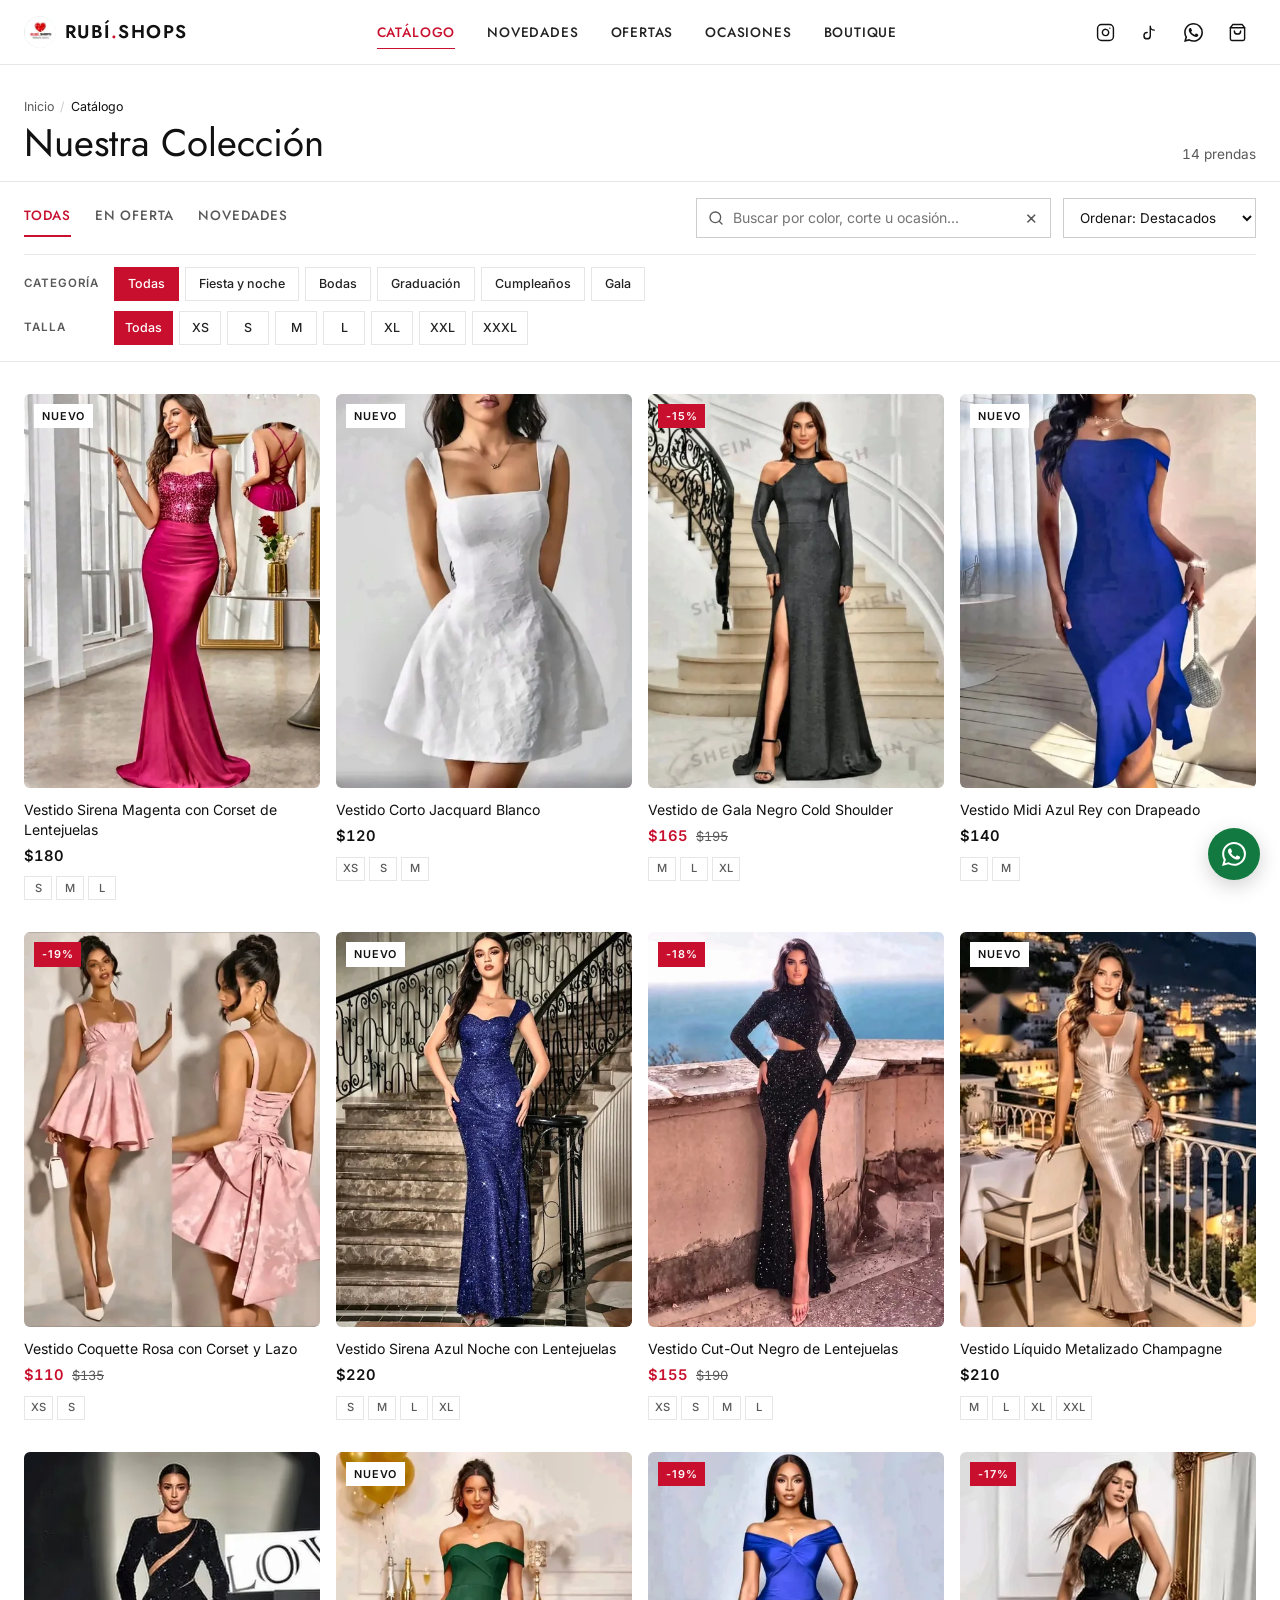
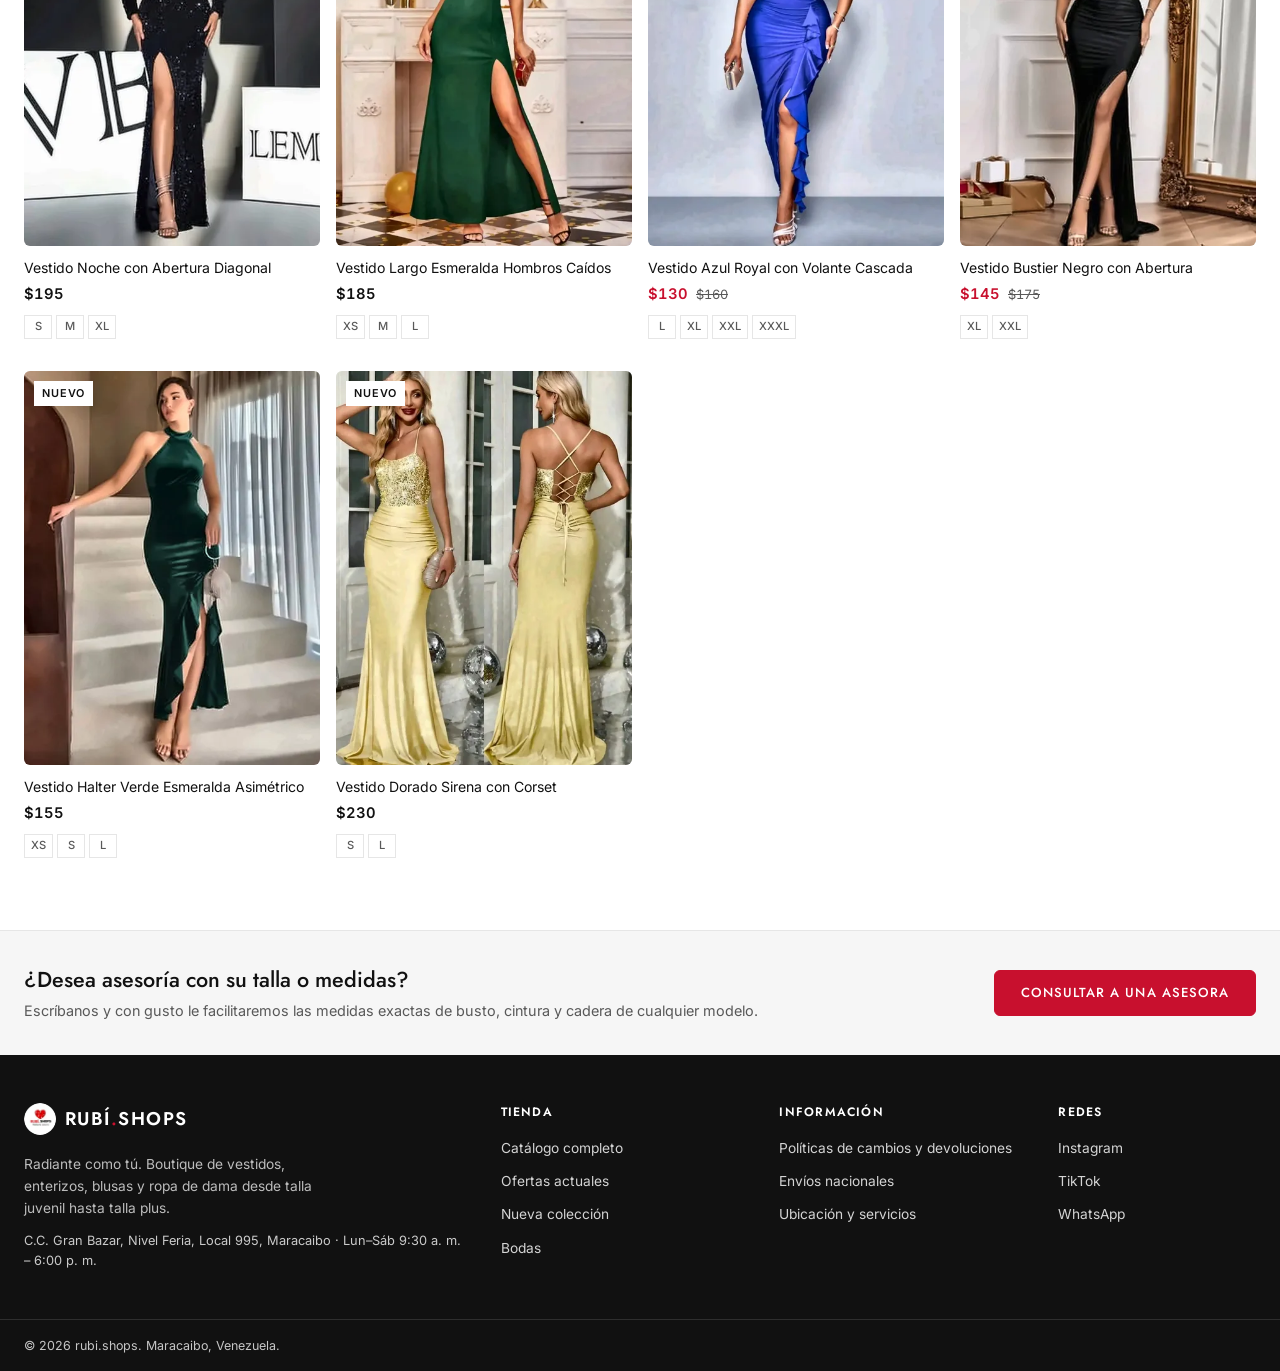
==== catalogo.html @ c55a5768 "Add files via upload" ====
<!DOCTYPE html>
<html lang="es">
<head>
    <meta charset="UTF-8">
    <meta name="viewport" content="width=device-width, initial-scale=1.0">
    <meta name="description" content="Catálogo de rubi.shops — Descubra vestidos y ropa de dama por ocasión y talla desde juvenil XS hasta plus XXXL.">
    <meta name="theme-color" content="#FFFFFF">
    <title>Catálogo — rubi.shops</title>
    <link rel="icon" type="image/png" href="logo.png">

    <!-- Open Graph & Meta Redes -->
    <meta property="og:type" content="website">
    <meta property="og:title" content="Catálogo de Prendas — rubi.shops">
    <meta property="og:description" content="Filtre por ocasión y talla desde juvenil XS hasta talla plus XXXL. Ofertas actuales y envíos a toda Venezuela.">
    <meta property="og:image" content="fotos/01_rosa_larga.jpg">
    <meta name="twitter:card" content="summary_large_image">
    <meta name="twitter:title" content="Catálogo de Prendas — rubi.shops">
    <meta name="twitter:description" content="Buscador y filtros en tiempo real por ocasión y talla. Envíos a toda Venezuela.">
    <meta name="twitter:image" content="fotos/01_rosa_larga.jpg">

    <!-- Preload catálogo JSON -->
    <link rel="preload" href="products.json" as="fetch" crossorigin>

    <!-- Google Fonts no bloqueante -->
    <link rel="preconnect" href="https://fonts.googleapis.com">
    <link rel="preconnect" href="https://fonts.gstatic.com" crossorigin>
    <link rel="preload" as="style" href="https://fonts.googleapis.com/css2?family=Inter:wght@400;500;600&family=Jost:wght@400;500;600&display=swap" onload="this.onload=null;this.rel='stylesheet'">
    <noscript><link rel="stylesheet" href="https://fonts.googleapis.com/css2?family=Inter:wght@400;500;600&family=Jost:wght@400;500;600&display=swap"></noscript>

    <link rel="stylesheet" href="styles.css">

    <script type="application/ld+json">
    {
      "@context": "https://schema.org",
      "@type": "CollectionPage",
      "name": "Catálogo de Prendas — rubi.shops",
      "description": "Catálogo de vestidos y ropa de dama para fiesta, bodas, graduaciones y ocasiones especiales desde talla juvenil XS hasta talla plus XXXL."
    }
    </script>
</head>
<body>
    <a href="#catalog-search-input" class="skip-link visually-hidden">Saltar al buscador y catálogo</a>

    <!-- Header -->
    <header class="site-header">
        <nav class="nav-container" aria-label="Principal">
            <a href="index.html" class="logo">
                <picture>
                    <source srcset="logo.webp" type="image/webp">
                    <img src="logo.png" alt="rubi.shops" class="logo-img" width="32" height="32">
                </picture>
                <span class="logo-text">RUBÍ<span class="logo-dot">.</span>SHOPS</span>
            </a>

            <ul class="nav-links" id="primary-nav-links">
                <li><a href="catalogo.html" data-nav-status="all" class="active" aria-current="page">Catálogo</a></li>
                <li><a href="catalogo.html?estado=new" data-nav-status="new">Novedades</a></li>
                <li><a href="catalogo.html?estado=sale" data-nav-status="sale">Ofertas</a></li>
                <li><a href="index.html#ocasiones">Ocasiones</a></li>
                <li><a href="index.html#tienda">Boutique</a></li>
            </ul>

            <div class="nav-right">
                <a href="https://www.instagram.com/rubi.shops/" class="nav-icon-link" aria-label="Instagram de rubi.shops" title="Instagram" target="_blank" rel="noopener noreferrer">
                    <svg width="19" height="19" viewBox="0 0 24 24" fill="none" stroke="currentColor" stroke-width="1.8" stroke-linecap="round" stroke-linejoin="round" aria-hidden="true"><rect x="2" y="2" width="20" height="20" rx="5" ry="5"/><path d="M16 11.37A4 4 0 1 1 12.63 8 4 4 0 0 1 16 11.37z"/><line x1="17.5" y1="6.5" x2="17.51" y2="6.5"/></svg>
                </a>
                <a href="https://www.tiktok.com/@rubi.shops" class="nav-icon-link" aria-label="TikTok de rubi.shops" title="TikTok" target="_blank" rel="noopener noreferrer">
                    <svg width="19" height="19" viewBox="0 0 24 24" fill="none" stroke="currentColor" stroke-width="1.8" stroke-linecap="round" stroke-linejoin="round" aria-hidden="true"><path d="M9 12a4 4 0 1 0 4 4V4a5 5 0 0 0 5 5"/></svg>
                </a>
                <a href="https://wa.me/584246295209?text=Hola%20rubi.shops,%20deseo%20recibir%20asesoría%20sobre%20su%20colección" class="nav-icon-link nav-icon-wa" aria-label="WhatsApp de rubi.shops" title="Escribir por WhatsApp" target="_blank" rel="noopener noreferrer">
                    <svg width="19" height="19" viewBox="0 0 24 24" fill="currentColor" aria-hidden="true"><path d="M17.472 14.382c-.297-.149-1.758-.867-2.03-.967-.273-.099-.471-.148-.67.15-.197.297-.767.966-.94 1.164-.173.199-.347.223-.644.075-.297-.15-1.255-.463-2.39-1.475-.883-.788-1.48-1.761-1.653-2.059-.173-.297-.018-.458.13-.606.134-.133.298-.347.446-.52.149-.174.198-.298.298-.497.099-.198.05-.371-.025-.52-.075-.149-.669-1.612-.916-2.207-.242-.579-.487-.5-.669-.51-.173-.008-.371-.01-.57-.01-.198 0-.52.074-.792.372-.272.297-1.04 1.016-1.04 2.479 0 1.462 1.065 2.875 1.213 3.074.149.198 2.096 3.2 5.077 4.487.709.306 1.262.489 1.694.625.712.227 1.36.195 1.871.118.571-.085 1.758-.719 2.006-1.413.248-.694.248-1.289.173-1.413-.074-.124-.272-.198-.57-.347m-5.421 7.403h-.004a9.87 9.87 0 01-5.031-1.378l-.361-.214-3.741.982.998-3.648-.235-.374a9.86 9.86 0 01-1.51-5.26c.001-5.45 4.436-9.884 9.888-9.884 2.64 0 5.122 1.03 6.988 2.898a9.825 9.825 0 012.893 6.994c-.003 5.45-4.437 9.884-9.885 9.884m8.413-18.297A11.815 11.815 0 0012.05 0C5.495 0 .16 5.335.157 11.892c0 2.096.547 4.142 1.588 5.945L.057 24l6.305-1.654a11.882 11.882 0 005.683 1.448h.005c6.554 0 11.89-5.335 11.893-11.893a11.821 11.821 0 00-3.48-8.413z"/></svg>
                </a>
                <button type="button" id="btn-open-bag" class="nav-icon-link nav-bag-btn" aria-label="Abrir bolsa de pedido" title="Mi pedido">
                    <svg width="19" height="19" viewBox="0 0 24 24" fill="none" stroke="currentColor" stroke-width="1.8" stroke-linecap="round" stroke-linejoin="round" aria-hidden="true"><path d="M6 2L3 6v14a2 2 0 0 0 2 2h14a2 2 0 0 0 2-2V6l-3-4z"/><line x1="3" y1="6" x2="21" y2="6"/><path d="M16 10a4 4 0 0 1-8 0"/></svg>
                    <span id="bag-count" class="bag-count-badge" hidden>0</span>
                </button>
                <button type="button" class="nav-toggle" aria-label="Abrir menú" aria-expanded="false" aria-controls="primary-nav-links">
                    <span class="hamburger-line"></span>
                    <span class="hamburger-line"></span>
                    <span class="hamburger-line"></span>
                </button>
            </div>
        </nav>
        <div class="nav-backdrop" id="nav-backdrop" aria-hidden="true"></div>
    </header>

    <main class="catalog-page-main">

        <!-- Encabezado compacto de catálogo -->
        <section class="catalog-header-section">
            <div class="container catalog-header-inner">
                <div>
                    <nav class="catalog-breadcrumbs" aria-label="Migas de pan">
                        <a href="index.html">Inicio</a>
                        <span class="breadcrumb-separator" aria-hidden="true">/</span>
                        <span class="breadcrumb-current">Catálogo</span>
                    </nav>
                    <h1 id="catalog-page-title" class="catalog-title">Nuestra Colección</h1>
                </div>
                <span id="results-count" class="results-count" aria-live="polite" role="status">14 prendas</span>
            </div>
        </section>

        <!-- Barra de filtros plana -->
        <section class="catalog-controls-section" aria-label="Filtros y búsqueda">
            <div class="container">
                <div class="catalog-toolbar">

                    <div class="catalog-toolbar-top">
                        <div class="catalog-status-filters" role="group" aria-label="Estado de prendas">
                            <button type="button" class="status-btn active" data-status="all" aria-pressed="true">Todas</button>
                            <button type="button" class="status-btn" data-status="sale" aria-pressed="false">En oferta</button>
                            <button type="button" class="status-btn" data-status="new" aria-pressed="false">Novedades</button>
                        </div>

                        <div class="catalog-search-sort">
                            <div class="catalog-search-wrapper">
                                <label for="catalog-search-input" class="visually-hidden">Buscar prendas por color, corte u ocasión</label>
                                <span class="search-icon" aria-hidden="true">
                                    <svg width="16" height="16" viewBox="0 0 24 24" fill="none" stroke="currentColor" stroke-width="2" stroke-linecap="round" stroke-linejoin="round"><circle cx="11" cy="11" r="8"/><line x1="21" y1="21" x2="16.65" y2="16.65"/></svg>
                                </span>
                                <input
                                    type="search"
                                    id="catalog-search-input"
                                    class="catalog-search-input"
                                    placeholder="Buscar por color, corte u ocasión..."
                                    autocomplete="off"
                                >
                                <button type="button" id="search-clear-btn" class="search-clear-btn" aria-label="Limpiar búsqueda" hidden>&times;</button>
                            </div>

                            <div class="catalog-sort-wrapper">
                                <label for="catalog-sort-select" class="visually-hidden">Ordenar resultados</label>
                                <select id="catalog-sort-select" class="sort-select">
                                    <option value="featured">Ordenar: Destacados</option>
                                    <option value="price-asc">Precio: menor a mayor</option>
                                    <option value="price-desc">Precio: mayor a menor</option>
                                    <option value="name-asc">Nombre: A – Z</option>
                                </select>
                            </div>
                        </div>
                    </div>

                    <div class="catalog-toolbar-filters">
                        <div class="filter-group">
                            <span class="filter-group-label" id="label-occasions">Categoría</span>
                            <div class="filter-chips-wrapper" id="occasion-chips" role="group" aria-labelledby="label-occasions">
                                <button type="button" class="catalog-chip active" data-filter="all" aria-pressed="true">Todas</button>
                                <button type="button" class="catalog-chip" data-filter="fiesta" aria-pressed="false">Fiesta y noche</button>
                                <button type="button" class="catalog-chip" data-filter="wedding" aria-pressed="false">Bodas</button>
                                <button type="button" class="catalog-chip" data-filter="graduation" aria-pressed="false">Graduación</button>
                                <button type="button" class="catalog-chip" data-filter="birthday" aria-pressed="false">Cumpleaños</button>
                                <button type="button" class="catalog-chip" data-filter="ocasion-especial" aria-pressed="false">Gala</button>
                            </div>
                        </div>

                        <div class="filter-group">
                            <span class="filter-group-label" id="label-sizes">Talla</span>
                            <div class="size-chips-wrapper" id="size-chips" role="group" aria-labelledby="label-sizes">
                                <button type="button" class="size-chip active" data-size="all" aria-pressed="true">Todas</button>
                                <button type="button" class="size-chip" data-size="XS" aria-pressed="false">XS</button>
                                <button type="button" class="size-chip" data-size="S" aria-pressed="false">S</button>
                                <button type="button" class="size-chip" data-size="M" aria-pressed="false">M</button>
                                <button type="button" class="size-chip" data-size="L" aria-pressed="false">L</button>
                                <button type="button" class="size-chip" data-size="XL" aria-pressed="false">XL</button>
                                <button type="button" class="size-chip" data-size="XXL" aria-pressed="false">XXL</button>
                                <button type="button" class="size-chip" data-size="XXXL" aria-pressed="false">XXXL</button>
                            </div>
                        </div>
                    </div>

                    <div class="catalog-active-row" id="catalog-active-row" hidden>
                        <div id="active-tags-list" class="active-tags-list"></div>
                        <button type="button" id="clear-all-filters-btn" class="clear-filters-btn" hidden>Limpiar filtros</button>
                    </div>

                </div>
            </div>
        </section>

        <!-- Grilla de productos -->
        <section class="catalog-results-section">
            <div class="container">
                <div id="catalog-products-container" class="products-grid">
                    <!-- Tarjetas generadas por catalogo.js -->
                </div>
            </div>
        </section>

        <!-- Franja de asesoría de tallas -->
        <section class="catalog-help-strip">
            <div class="container catalog-help-inner">
                <div>
                    <h2>¿Desea asesoría con su talla o medidas?</h2>
                    <p>Escríbanos y con gusto le facilitaremos las medidas exactas de busto, cintura y cadera de cualquier modelo.</p>
                </div>
                <a href="https://wa.me/584246295209?text=Hola%20rubi.shops,%20deseo%20asesoría%20con%20las%20medidas%20de%20un%20vestido" target="_blank" rel="noopener noreferrer" class="btn btn-ruby">
                    Consultar a una asesora
                </a>
            </div>
        </section>

    </main>

    <!-- Footer -->
    <footer class="site-footer">
        <div class="container footer-grid">
            <div class="footer-brand">
                <a href="index.html" class="logo logo-footer">
                    <picture>
                        <source srcset="logo.webp" type="image/webp">
                        <img src="logo.png" alt="rubi.shops" class="logo-img" width="32" height="32" loading="lazy" decoding="async">
                    </picture>
                    <span class="logo-text">RUBÍ<span class="logo-dot">.</span>SHOPS</span>
                </a>
                <p class="footer-desc">Radiante como tú. Boutique de vestidos, enterizos, blusas y ropa de dama desde talla juvenil hasta talla plus.</p>
                <p class="footer-meta">C.C. Gran Bazar, Nivel Feria, Local 995, Maracaibo · Lun–Sáb 9:30 a. m. – 6:00 p. m.</p>
            </div>

            <div class="footer-col">
                <h4>Tienda</h4>
                <ul>
                    <li><a href="catalogo.html">Catálogo completo</a></li>
                    <li><a href="catalogo.html?estado=sale">Ofertas actuales</a></li>
                    <li><a href="catalogo.html?estado=new">Nueva colección</a></li>
                    <li><a href="catalogo.html?categoria=wedding">Bodas</a></li>
                </ul>
            </div>

            <div class="footer-col">
                <h4>Información</h4>
                <ul>
                    <li><button type="button" class="footer-dialog-trigger" id="btn-open-policies">Políticas de cambios y devoluciones</button></li>
                    <li><button type="button" class="footer-dialog-trigger" id="btn-open-shipping">Envíos nacionales</button></li>
                    <li><a href="index.html#tienda">Ubicación y servicios</a></li>
                </ul>
            </div>

            <div class="footer-col">
                <h4>Redes</h4>
                <ul>
                    <li><a href="https://www.instagram.com/rubi.shops/" target="_blank" rel="noopener noreferrer">Instagram</a></li>
                    <li><a href="https://www.tiktok.com/@rubi.shops" target="_blank" rel="noopener noreferrer">TikTok</a></li>
                    <li><a href="https://wa.me/584246295209" target="_blank" rel="noopener noreferrer">WhatsApp</a></li>
                </ul>
            </div>
        </div>
        <div class="footer-bottom">
            <div class="container">
                <p>&copy; 2026 rubi.shops. Maracaibo, Venezuela.</p>
            </div>
        </div>
    </footer>

    <!-- Modal Detalle de Prenda (<dialog>) -->
    <dialog id="product-modal" class="product-modal" closedby="any" aria-labelledby="modal-product-title">
        <div class="modal-container">
            <button type="button" class="modal-close-btn" id="modal-close-btn" aria-label="Cerrar detalles del vestido">&times;</button>
            <div class="modal-image-col">
                <picture id="modal-picture">
                    <source id="modal-product-webp" srcset="" sizes="(max-width: 768px) 92vw, 430px" type="image/webp">
                    <img id="modal-product-img" src="" alt="" width="1080" height="1420" fetchpriority="low" decoding="async">
                </picture>
            </div>
            <div class="modal-info-col">
                <div id="modal-badges-row" class="modal-badges-row"></div>
                <h2 id="modal-product-title" class="modal-title"></h2>
                <div id="modal-price-box" class="modal-price-box"></div>
                <p id="modal-product-desc" class="modal-description"></p>

                <div class="modal-size-selector">
                    <span class="modal-size-label" id="modal-size-heading">Seleccione su talla</span>
                    <div id="modal-size-pills" class="modal-size-pills" role="radiogroup" aria-labelledby="modal-size-heading"></div>
                </div>

                <div class="modal-actions">
                    <button type="button" id="modal-add-bag-btn" class="btn btn-ruby">
                        Agregar a mi pedido
                    </button>
                    <a id="modal-whatsapp-cta" href="#" target="_blank" rel="noopener noreferrer" class="btn btn-whatsapp">
                        <svg width="18" height="18" viewBox="0 0 24 24" fill="currentColor" aria-hidden="true"><path d="M17.472 14.382c-.297-.149-1.758-.867-2.03-.967-.273-.099-.471-.148-.67.15-.197.297-.767.966-.94 1.164-.173.199-.347.223-.644.075-.297-.15-1.255-.463-2.39-1.475-.883-.788-1.48-1.761-1.653-2.059-.173-.297-.018-.458.13-.606.134-.133.298-.347.446-.52.149-.174.198-.298.298-.497.099-.198.05-.371-.025-.52-.075-.149-.669-1.612-.916-2.207-.242-.579-.487-.5-.669-.51-.173-.008-.371-.01-.57-.01-.198 0-.52.074-.792.372-.272.297-1.04 1.016-1.04 2.479 0 1.462 1.065 2.875 1.213 3.074.149.198 2.096 3.2 5.077 4.487.709.306 1.262.489 1.694.625.712.227 1.36.195 1.871.118.571-.085 1.758-.719 2.006-1.413.248-.694.248-1.289.173-1.413-.074-.124-.272-.198-.57-.347m-5.421 7.403h-.004a9.87 9.87 0 01-5.031-1.378l-.361-.214-3.741.982.998-3.648-.235-.374a9.86 9.86 0 01-1.51-5.26c.001-5.45 4.436-9.884 9.888-9.884 2.64 0 5.122 1.03 6.988 2.898a9.825 9.825 0 012.893 6.994c-.003 5.45-4.437 9.884-9.885 9.884m8.413-18.297A11.815 11.815 0 0012.05 0C5.495 0 .16 5.335.157 11.892c0 2.096.547 4.142 1.588 5.945L.057 24l6.305-1.654a11.882 11.882 0 005.683 1.448h.005c6.554 0 11.89-5.335 11.893-11.893a11.821 11.821 0 00-3.48-8.413z"/></svg>
                        <span id="modal-whatsapp-btn-text">Consultar por WhatsApp</span>
                    </a>
                    <button type="button" id="modal-share-btn" class="modal-share-btn">
                        Compartir enlace
                    </button>
                    <span id="modal-toast" class="modal-toast" hidden aria-live="polite">Enlace copiado</span>
                </div>
            </div>
        </div>
    </dialog>

    <!-- Dialog: Bolsa de Pedido -->
    <dialog id="bag-dialog" class="info-dialog bag-dialog" closedby="any" aria-labelledby="bag-title-cat">
        <div class="info-dialog-container">
            <div class="info-dialog-header">
                <h2 id="bag-title-cat" class="info-dialog-title">Mi pedido</h2>
                <button type="button" class="info-dialog-close" id="btn-close-bag" aria-label="Cerrar bolsa de pedido">&times;</button>
            </div>
            <div class="info-dialog-body" id="bag-body">
                <!-- Renderizado dinámicamente -->
            </div>
            <div class="info-dialog-footer bag-footer" id="bag-footer" hidden>
                <div class="bag-total-row">
                    <span>Total estimado</span>
                    <strong id="bag-total">$0</strong>
                </div>
                <div class="bag-footer-actions">
                    <button type="button" id="btn-clear-bag" class="btn btn-outline">Vaciar</button>
                    <a id="bag-whatsapp-btn" href="#" target="_blank" rel="noopener noreferrer" class="btn btn-whatsapp">Enviar pedido por WhatsApp</a>
                </div>
            </div>
        </div>
    </dialog>

    <!-- Dialog: Políticas de Cambios -->
    <dialog id="policies-modal" class="info-dialog" closedby="any" aria-labelledby="policies-title-cat">
        <div class="info-dialog-container">
            <div class="info-dialog-header">
                <h2 id="policies-title-cat" class="info-dialog-title">Políticas de cambios y devoluciones</h2>
                <button type="button" class="info-dialog-close" aria-label="Cerrar ventana">&times;</button>
            </div>
            <div class="info-dialog-body">
                <p>En <strong>rubi.shops</strong> deseamos que luzca radiante y se sienta completamente segura con su elección. Ponemos a su disposición nuestras condiciones claras de cambio:</p>
                <ul>
                    <li><strong>Plazo:</strong> Dispone de hasta <strong>48 horas</strong> continuas tras recibir su prenda (en tienda o por envío nacional) para notificar su solicitud de cambio.</li>
                    <li><strong>Estado de la prenda:</strong> Debe encontrarse intacta: sin uso, sin manchas de maquillaje o desodorante, sin aromas de perfume, sin modificaciones de costura y con sus etiquetas originales.</li>
                    <li><strong>Modalidad:</strong> Los cambios se realizan por otra talla o modelo disponible. Si existe saldo a favor, se emitirá una nota de crédito con validez de 30 días. No se realizan reembolsos en efectivo ni transferencias.</li>
                    <li><strong>Prendas en oferta:</strong> Las piezas adquiridas con descuento o precio de liquidación son venta final y no aplican para cambio.</li>
                </ul>
            </div>
            <div class="info-dialog-footer">
                <a href="https://wa.me/584246295209?text=Hola%20rubi.shops,%20deseo%20consultar%20sobre%20el%20cambio%20de%20una%20prenda" target="_blank" rel="noopener noreferrer" class="btn btn-whatsapp">
                    Consultar a una asesora por WhatsApp
                </a>
            </div>
        </div>
    </dialog>

    <!-- Dialog: Envíos Nacionales -->
    <dialog id="shipping-modal" class="info-dialog" closedby="any" aria-labelledby="shipping-title-cat">
        <div class="info-dialog-container">
            <div class="info-dialog-header">
                <h2 id="shipping-title-cat" class="info-dialog-title">Envíos nacionales y retiro en tienda</h2>
                <button type="button" class="info-dialog-close" aria-label="Cerrar ventana">&times;</button>
            </div>
            <div class="info-dialog-body">
                <p>Hacemos llegar su prenda a cualquier ciudad de Venezuela con empaque protector para cuidar tejidos y pedrería:</p>
                <ul>
                    <li><strong>Retiro en boutique (Maracaibo):</strong> Sin costo adicional en C.C. Gran Bazar, Nivel Feria, Local 995, de lunes a sábado de 9:30 a. m. a 6:00 p. m.</li>
                    <li><strong>Delivery local:</strong> Coordinamos envíos express a domicilio en Maracaibo y San Francisco.</li>
                    <li><strong>Encomiendas nacionales:</strong> Despachos diarios por <strong>MRW, Zoom, Tealca y Domesa</strong> (Cobro en Destino o flete prepagado).</li>
                    <li><strong>Tiempos:</strong> Se procesan el mismo día o al día hábil siguiente tras confirmar el pago. Tránsito estimado de 24 a 72 horas hábiles con número de guía.</li>
                </ul>
            </div>
            <div class="info-dialog-footer">
                <a href="https://wa.me/584246295209?text=Hola%20rubi.shops,%20deseo%20cotizar%20un%20envío%20a%20mi%20ciudad" target="_blank" rel="noopener noreferrer" class="btn btn-whatsapp">
                    Cotizar envío por WhatsApp
                </a>
            </div>
        </div>
    </dialog>

    <button type="button" id="back-to-top" class="back-to-top" aria-label="Volver arriba">
        <svg width="16" height="16" viewBox="0 0 24 24" fill="none" stroke="currentColor" stroke-width="2" aria-hidden="true"><polyline points="18 15 12 9 6 15"/></svg>
    </button>

    <a href="https://wa.me/584246295209?text=Hola%20rubi.shops,%20deseo%20conocer%20su%20colección" class="whatsapp-float" target="_blank" rel="noopener noreferrer" aria-label="Escribir por WhatsApp">
        <svg width="24" height="24" viewBox="0 0 24 24" fill="currentColor" aria-hidden="true"><path d="M17.472 14.382c-.297-.149-1.758-.867-2.03-.967-.273-.099-.471-.148-.67.15-.197.297-.767.966-.94 1.164-.173.199-.347.223-.644.075-.297-.15-1.255-.463-2.39-1.475-.883-.788-1.48-1.761-1.653-2.059-.173-.297-.018-.458.13-.606.134-.133.298-.347.446-.52.149-.174.198-.298.298-.497.099-.198.05-.371-.025-.52-.075-.149-.669-1.612-.916-2.207-.242-.579-.487-.5-.669-.51-.173-.008-.371-.01-.57-.01-.198 0-.52.074-.792.372-.272.297-1.04 1.016-1.04 2.479 0 1.462 1.065 2.875 1.213 3.074.149.198 2.096 3.2 5.077 4.487.709.306 1.262.489 1.694.625.712.227 1.36.195 1.871.118.571-.085 1.758-.719 2.006-1.413.248-.694.248-1.289.173-1.413-.074-.124-.272-.198-.57-.347m-5.421 7.403h-.004a9.87 9.87 0 01-5.031-1.378l-.361-.214-3.741.982.998-3.648-.235-.374a9.86 9.86 0 01-1.51-5.26c.001-5.45 4.436-9.884 9.888-9.884 2.64 0 5.122 1.03 6.988 2.898a9.825 9.825 0 012.893 6.994c-.003 5.45-4.437 9.884-9.885 9.884m8.413-18.297A11.815 11.815 0 0012.05 0C5.495 0 .16 5.335.157 11.892c0 2.096.547 4.142 1.588 5.945L.057 24l6.305-1.654a11.882 11.882 0 005.683 1.448h.005c6.554 0 11.89-5.335 11.893-11.893a11.821 11.821 0 00-3.48-8.413z"/></svg>
    </a>

    <script src="catalogo.js" defer></script>
</body>
</html>
---- styles.css ----
/* ═══════════════════════════════════════════════════
   RUBI.SHOPS — Tienda de Moda Femenina
   Estética: Retail contemporáneo (blanco puro, negro tinta y rojo rubí del logo)
   Tipografía: Jost (marca/titulares) + Inter (cuerpo/precios)
   ═══════════════════════════════════════════════════ */

:root {
    --color-bg: #FFFFFF;
    --color-surface: #F6F6F6;
    --color-ink: #111111;
    --color-text: #222222;
    --color-muted: #595959;         /* 7.0:1 sobre blanco */
    --color-border: #E6E6E6;
    --color-border-dark: #CCCCCC;
    --color-ruby: #C8102E;          /* Rojo rubí vibrante — 5.7:1 sobre blanco */
    --color-ruby-dark: #9E0B23;
    --color-whatsapp: #127A40;      /* 5.2:1 con blanco */
    --color-whatsapp-dark: #0D6132;

    --font-display: 'Jost', system-ui, -apple-system, sans-serif;
    --font-body: 'Inter', system-ui, -apple-system, sans-serif;

    --space-1: 0.25rem;
    --space-2: 0.5rem;
    --space-3: 0.75rem;
    --space-4: 1rem;
    --space-5: 1.5rem;
    --space-6: 2rem;
    --space-7: 3rem;
    --space-8: 4.5rem;

    --ease: cubic-bezier(0.25, 1, 0.5, 1);
    --duration: 200ms;
}

*, *::before, *::after {
    box-sizing: border-box;
    margin: 0;
    padding: 0;
}

.visually-hidden:where(:not(:focus-within, :active)) {
    position: absolute !important;
    clip-path: inset(50%) !important;
    overflow: hidden !important;
    width: 1px !important;
    height: 1px !important;
    margin: -1px !important;
    padding: 0 !important;
    border: 0 !important;
    white-space: nowrap !important;
}

.skip-link {
    position: fixed;
    top: var(--space-3);
    left: var(--space-3);
    z-index: 10000;
    background-color: var(--color-ink);
    color: #FFFFFF;
    padding: 10px 18px;
    font-size: 0.875rem;
    font-weight: 500;
    text-decoration: none;
}

:where(a:any-link, button, input, select, [tabindex]):focus-visible {
    outline: 2px solid var(--color-ruby);
    outline-offset: 2px;
}

html {
    scroll-behavior: smooth;
    scroll-padding-top: 72px;
}

body {
    font-family: var(--font-body);
    font-size: 0.9375rem;
    line-height: 1.55;
    color: var(--color-text);
    background-color: var(--color-bg);
    -webkit-font-smoothing: antialiased;
}

body.no-scroll {
    overflow: hidden;
}

img {
    max-width: 100%;
    height: auto;
    display: block;
}

a {
    color: inherit;
    text-decoration: none;
}

ul {
    list-style: none;
}

button, input, select {
    font: inherit;
    color: inherit;
}

.container {
    width: 100%;
    max-width: 1360px;
    margin: 0 auto;
    padding: 0 var(--space-5);
}

/* ═══════════════════════════════════════════════════
   HEADER
   ═══════════════════════════════════════════════════ */
.site-header {
    position: sticky;
    top: 0;
    z-index: 1000;
    background-color: #FFFFFF;
    border-bottom: 1px solid var(--color-border);
    transition: box-shadow var(--duration) var(--ease);
}

.site-header.scrolled {
    box-shadow: 0 2px 12px rgba(0, 0, 0, 0.05);
}

.nav-container {
    max-width: 1360px;
    margin: 0 auto;
    padding: 0 var(--space-5);
    height: 64px;
    display: flex;
    align-items: center;
    justify-content: space-between;
    gap: var(--space-5);
}

.logo {
    display: inline-flex;
    align-items: center;
    gap: 9px;
}

.logo-img {
    width: 32px;
    height: 32px;
    border-radius: 999px;
    object-fit: cover;
}

.logo-text {
    font-family: var(--font-display);
    font-size: 1.15rem;
    font-weight: 600;
    letter-spacing: 0.08em;
    color: var(--color-ink);
}

.logo-dot {
    color: var(--color-ruby);
}

.nav-links {
    display: flex;
    align-items: center;
    gap: var(--space-6);
}

.nav-links a {
    font-family: var(--font-display);
    font-size: 0.85rem;
    font-weight: 500;
    letter-spacing: 0.06em;
    text-transform: uppercase;
    color: var(--color-text);
    padding: 6px 0;
    border-bottom: 1.5px solid transparent;
    transition: color var(--duration) var(--ease), border-color var(--duration) var(--ease);
}

.nav-links a:hover,
.nav-links a.active {
    color: var(--color-ruby);
    border-bottom-color: var(--color-ruby);
}

.nav-right {
    display: flex;
    align-items: center;
    gap: 6px;
}

.nav-icon-link {
    width: 38px;
    height: 38px;
    display: inline-flex;
    align-items: center;
    justify-content: center;
    color: var(--color-ink);
    background: none;
    border: none;
    cursor: pointer;
    position: relative;
    transition: color var(--duration) var(--ease), opacity var(--duration) var(--ease);
}

.nav-icon-link:hover {
    color: var(--color-ruby);
}

.nav-icon-wa:hover {
    color: var(--color-whatsapp);
}

.bag-count-badge {
    position: absolute;
    top: 3px;
    right: 2px;
    min-width: 17px;
    height: 17px;
    padding: 0 4px;
    border-radius: 999px;
    background-color: var(--color-ruby);
    color: #FFFFFF;
    font-size: 0.65rem;
    font-weight: 700;
    display: inline-flex;
    align-items: center;
    justify-content: center;
    line-height: 1;
}

.bag-count-badge[hidden] {
    display: none;
}

.nav-toggle {
    display: none;
    background: none;
    border: none;
    cursor: pointer;
    width: 44px;
    height: 44px;
    align-items: center;
    justify-content: center;
    flex-direction: column;
    gap: 5px;
    z-index: 1001;
}

.hamburger-line {
    display: block;
    width: 22px;
    height: 1.5px;
    background-color: var(--color-ink);
    transition: transform var(--duration) var(--ease), opacity var(--duration) var(--ease);
}

.nav-toggle.active .hamburger-line:nth-child(1) {
    transform: translateY(6.5px) rotate(45deg);
}

.nav-toggle.active .hamburger-line:nth-child(2) {
    opacity: 0;
}

.nav-toggle.active .hamburger-line:nth-child(3) {
    transform: translateY(-6.5px) rotate(-45deg);
}

.nav-backdrop {
    position: fixed;
    inset: 0;
    background-color: rgba(0, 0, 0, 0.45);
    z-index: 998;
    opacity: 0;
    visibility: hidden;
    pointer-events: none;
    transition: opacity var(--duration) var(--ease), visibility var(--duration) var(--ease);
}

.nav-backdrop.active {
    opacity: 1;
    visibility: visible;
    pointer-events: auto;
}

/* ═══════════════════════════════════════════════════
   BOTONES
   ═══════════════════════════════════════════════════ */
.btn {
    display: inline-flex;
    align-items: center;
    justify-content: center;
    gap: 8px;
    font-family: var(--font-display);
    font-size: 0.82rem;
    font-weight: 500;
    letter-spacing: 0.08em;
    text-transform: uppercase;
    min-height: 46px;
    padding: 0 26px;
    border: 1px solid transparent;
    border-radius: 6px;
    cursor: pointer;
    transition: background-color var(--duration) var(--ease), color var(--duration) var(--ease), border-color var(--duration) var(--ease);
}

.btn-ruby {
    background-color: var(--color-ruby);
    border-color: var(--color-ruby);
    color: #FFFFFF;
}

.btn-ruby:hover {
    background-color: var(--color-ruby-dark);
    border-color: var(--color-ruby-dark);
}

.btn-dark {
    background-color: var(--color-ink);
    border-color: var(--color-ink);
    color: #FFFFFF;
}

.btn-dark:hover {
    background-color: #2E2E2E;
    border-color: #2E2E2E;
}

.btn-light {
    background-color: #FFFFFF;
    border-color: #FFFFFF;
    color: var(--color-ink);
}

.btn-light:hover {
    background-color: #ECECEC;
    border-color: #ECECEC;
}

.btn-outline {
    background-color: transparent;
    border-color: var(--color-ink);
    color: var(--color-ink);
}

.btn-outline:hover {
    background-color: var(--color-ink);
    color: #FFFFFF;
}

.btn-outline-ruby {
    background-color: #FFFFFF;
    border-color: var(--color-ruby);
    color: var(--color-ruby);
}

.btn-outline-ruby:hover {
    background-color: var(--color-ruby);
    color: #FFFFFF;
}

.btn-whatsapp {
    background-color: var(--color-whatsapp);
    border-color: var(--color-whatsapp);
    color: #FFFFFF;
}

.btn-whatsapp:hover {
    background-color: var(--color-whatsapp-dark);
    border-color: var(--color-whatsapp-dark);
}

/* ═══════════════════════════════════════════════════
   HERO LIMPIO CON UNA FOTO PROTAGONISTA
   ═══════════════════════════════════════════════════ */
.hero {
    background-color: #F7F7F7;
    border-bottom: 1px solid var(--color-border);
    padding: var(--space-7) 0;
}

.hero-grid {
    display: grid;
    grid-template-columns: minmax(0, 1.05fr) minmax(0, 0.95fr);
    gap: var(--space-7);
    align-items: center;
}

.hero-copy {
    max-width: 520px;
}

.hero-meta {
    font-size: 0.8rem;
    font-weight: 600;
    letter-spacing: 0.09em;
    text-transform: uppercase;
    color: var(--color-ruby);
    margin-bottom: var(--space-3);
}

.hero-title {
    font-family: var(--font-display);
    font-size: clamp(2.2rem, 4.2vw, 3.4rem);
    font-weight: 500;
    line-height: 1.1;
    letter-spacing: -0.01em;
    color: var(--color-ink);
    margin-bottom: var(--space-4);
}

.hero-desc {
    font-size: 0.98rem;
    line-height: 1.68;
    color: var(--color-muted);
    margin-bottom: var(--space-6);
}

.hero-actions {
    display: flex;
    align-items: center;
    flex-wrap: wrap;
    gap: 12px;
}

.hero-media {
    display: flex;
    justify-content: flex-end;
}

.hero-photo-link {
    display: block;
    width: 100%;
    max-width: 480px;
    aspect-ratio: 4 / 5;
    border-radius: 8px;
    overflow: hidden;
    background-color: #EAE6E1;
}

.hero-photo-link picture,
.hero-photo-link img {
    width: 100%;
    height: 100%;
    display: block;
}

.hero-photo-link img {
    object-fit: cover;
    object-position: center 12%;
    transition: transform 0.5s var(--ease);
}

.hero-photo-link:hover img {
    transform: scale(1.025);
}

/* ═══════════════════════════════════════════════════
   BARRA DIRECTA DE TALLAS
   ═══════════════════════════════════════════════════ */
.size-strip {
    border-bottom: 1px solid var(--color-border);
    background-color: #FFFFFF;
}

.size-strip-inner {
    min-height: 64px;
    padding-top: var(--space-3);
    padding-bottom: var(--space-3);
    display: flex;
    align-items: center;
    justify-content: space-between;
    gap: var(--space-4);
    flex-wrap: wrap;
}

.size-strip-label {
    font-family: var(--font-display);
    font-size: 0.8rem;
    font-weight: 500;
    letter-spacing: 0.08em;
    text-transform: uppercase;
    color: var(--color-muted);
}

.size-strip-list {
    display: flex;
    align-items: center;
    gap: 6px;
    flex-wrap: wrap;
}

.size-strip-btn {
    min-width: 44px;
    height: 36px;
    padding: 0 10px;
    border: 1px solid var(--color-border);
    border-radius: 4px;
    display: inline-flex;
    align-items: center;
    justify-content: center;
    font-size: 0.78rem;
    font-weight: 500;
    color: var(--color-ink);
    transition: background-color var(--duration) var(--ease), color var(--duration) var(--ease), border-color var(--duration) var(--ease);
}

.size-strip-btn:hover {
    background-color: var(--color-ruby);
    border-color: var(--color-ruby);
    color: #FFFFFF;
}

.size-strip-all {
    font-size: 0.82rem;
    font-weight: 500;
    color: var(--color-ink);
    border-bottom: 1px solid var(--color-border-dark);
    padding-bottom: 2px;
    transition: border-color var(--duration) var(--ease);
}

.size-strip-all:hover {
    border-color: var(--color-ink);
}

/* ═══════════════════════════════════════════════════
   OFERTAS ACTUALES (SECCIÓN DESTACADA EN INICIO)
   ═══════════════════════════════════════════════════ */
.offers-section {
    padding: var(--space-8) 0;
    background-color: var(--color-bg);
    border-bottom: 1px solid var(--color-border);
}

.section-tag-ruby {
    font-family: var(--font-display);
    font-size: 0.74rem;
    font-weight: 600;
    letter-spacing: 0.12em;
    text-transform: uppercase;
    color: var(--color-ruby);
    margin-bottom: 4px;
}

.section-link-ruby {
    color: var(--color-ruby);
    border-bottom-color: var(--color-ruby);
}

/* ═══════════════════════════════════════════════════
   SECCIONES DE TIENDA & PRODUCTOS SIN CAJAS
   ═══════════════════════════════════════════════════ */
.store-section {
    padding: var(--space-8) 0;
}

.store-section-tight {
    padding-top: 0;
}

.store-section-head {
    display: flex;
    align-items: baseline;
    justify-content: space-between;
    gap: var(--space-4);
    margin-bottom: var(--space-5);
}

.store-section-head h2 {
    font-family: var(--font-display);
    font-size: clamp(1.4rem, 2.2vw, 1.85rem);
    font-weight: 500;
    color: var(--color-ink);
    letter-spacing: 0.01em;
}

.section-link {
    font-size: 0.84rem;
    font-weight: 500;
    color: var(--color-ink);
    border-bottom: 1px solid var(--color-ink);
    padding-bottom: 2px;
    white-space: nowrap;
}

.section-link:hover {
    color: var(--color-ruby);
    border-color: var(--color-ruby);
}

/* Grilla 4 columnas desktop, 2 columnas móvil */
.products-grid {
    display: grid;
    grid-template-columns: repeat(4, minmax(0, 1fr));
    gap: var(--space-6) var(--space-4);
}

.product-card {
    display: flex;
    flex-direction: column;
}

.product-card-image {
    position: relative;
    display: block;
    width: 100%;
    padding: 0;
    border: none;
    text-align: left;
    aspect-ratio: 3 / 4;
    border-radius: 6px;
    overflow: hidden;
    background-color: var(--color-surface);
    cursor: pointer;
}

.product-card-image picture,
.product-card-image img {
    width: 100%;
    height: 100%;
    display: block;
}

.product-card-image img {
    object-fit: cover;
    object-position: center 12%;
    transition: transform 0.45s var(--ease);
}

.product-card:hover .product-card-image img {
    transform: scale(1.03);
}

.product-badge {
    position: absolute;
    top: 10px;
    left: 10px;
    font-size: 0.68rem;
    font-weight: 600;
    letter-spacing: 0.08em;
    text-transform: uppercase;
    padding: 4px 8px;
}

.badge-new {
    background-color: #FFFFFF;
    color: var(--color-ink);
}

.badge-sale {
    background-color: var(--color-ruby);
    color: #FFFFFF;
}

.product-quick-hint {
    position: absolute;
    left: 0;
    right: 0;
    bottom: 0;
    padding: 10px;
    text-align: center;
    background-color: rgba(255, 255, 255, 0.94);
    font-family: var(--font-display);
    font-size: 0.74rem;
    font-weight: 500;
    letter-spacing: 0.08em;
    text-transform: uppercase;
    color: var(--color-ink);
    opacity: 0;
    transform: translateY(6px);
    transition: opacity var(--duration) var(--ease), transform var(--duration) var(--ease);
}

.product-card:hover .product-quick-hint {
    opacity: 1;
    transform: translateY(0);
}

.product-card-body {
    padding-top: 12px;
    display: flex;
    flex-direction: column;
    gap: 5px;
}

.product-card-name {
    font-family: var(--font-body);
    font-size: 0.88rem;
    font-weight: 400;
    line-height: 1.4;
    color: var(--color-ink);
}

.product-card-name-btn {
    background: none;
    border: none;
    padding: 0;
    text-align: left;
    cursor: pointer;
    width: 100%;
}

.product-card-name a:hover,
.product-card-name-btn:hover {
    text-decoration: underline;
    text-underline-offset: 3px;
}

.product-card-price-row {
    display: flex;
    align-items: baseline;
    justify-content: space-between;
    gap: 8px;
}

.product-price-group {
    display: inline-flex;
    align-items: baseline;
    gap: 8px;
}

.product-price {
    font-size: 0.92rem;
    font-weight: 600;
    color: var(--color-ink);
    font-variant-numeric: tabular-nums;
}

.product-price-sale {
    color: var(--color-ruby);
}

.product-price-original {
    font-size: 0.8rem;
    font-weight: 400;
    color: var(--color-muted);
    text-decoration: line-through;
    font-variant-numeric: tabular-nums;
}

.product-sizes-inline {
    font-size: 0.74rem;
    color: var(--color-muted);
    letter-spacing: 0.04em;
}

.product-card-sizes {
    display: flex;
    flex-wrap: wrap;
    gap: 4px;
    margin-top: 4px;
}

.size-tag {
    font-size: 0.7rem;
    font-weight: 500;
    min-width: 28px;
    height: 24px;
    padding: 0 6px;
    border: 1px solid var(--color-border);
    background-color: #FFFFFF;
    color: var(--color-muted);
    cursor: pointer;
    transition: border-color var(--duration) var(--ease), color var(--duration) var(--ease), background-color var(--duration) var(--ease);
}

.size-tag:hover {
    border-color: var(--color-ink);
    color: var(--color-ink);
}

.size-tag.size-tag-selected {
    background-color: var(--color-ink);
    border-color: var(--color-ink);
    color: #FFFFFF;
}

/* ═══════════════════════════════════════════════════
   OCASIONES (3 PANELES LIMPIOS A SANGRE)
   ═══════════════════════════════════════════════════ */
.occasions-grid {
    display: grid;
    grid-template-columns: repeat(3, 1fr);
    gap: var(--space-4);
}

.occasion-tile {
    position: relative;
    display: block;
    aspect-ratio: 3 / 4;
    border-radius: 8px;
    overflow: hidden;
    background-color: var(--color-surface);
}

.occasion-tile picture,
.occasion-tile img {
    width: 100%;
    height: 100%;
    display: block;
}

.occasion-tile img {
    object-fit: cover;
    object-position: center 14%;
    transition: transform 0.5s var(--ease);
}

.occasion-tile:hover img {
    transform: scale(1.04);
}

.occasion-tile-label {
    position: absolute;
    inset: auto 0 0 0;
    padding: var(--space-6) var(--space-5) var(--space-5);
    background: linear-gradient(transparent, rgba(0, 0, 0, 0.72));
    color: #FFFFFF;
}

.occasion-tile-label h3 {
    font-family: var(--font-display);
    font-size: 1.35rem;
    font-weight: 500;
    margin-bottom: 4px;
}

.occasion-tile-label span {
    font-size: 0.78rem;
    letter-spacing: 0.08em;
    text-transform: uppercase;
    border-bottom: 1px solid rgba(255, 255, 255, 0.75);
    padding-bottom: 2px;
}

/* ═══════════════════════════════════════════════════
   TIENDA EN MARACAIBO & INFORMACIÓN PRÁCTICA
   ═══════════════════════════════════════════════════ */
.store-info-section {
    background-color: var(--color-surface);
    border-top: 1px solid var(--color-border);
    padding: var(--space-8) 0;
}

.store-info-grid {
    display: grid;
    grid-template-columns: minmax(0, 0.85fr) minmax(0, 1.15fr);
    gap: var(--space-7);
    align-items: center;
}

.store-info-photo {
    aspect-ratio: 4 / 5;
    border-radius: 8px;
    overflow: hidden;
    background-color: #EAEAEA;
}

.store-info-photo img {
    width: 100%;
    height: 100%;
    object-fit: cover;
    object-position: center 12%;
}

.store-slogan {
    font-family: var(--font-display);
    font-size: 0.78rem;
    font-weight: 600;
    letter-spacing: 0.14em;
    text-transform: uppercase;
    color: var(--color-ruby);
    margin-bottom: var(--space-3);
}

.store-info-details h2 {
    font-family: var(--font-display);
    font-size: clamp(1.7rem, 3vw, 2.4rem);
    font-weight: 400;
    line-height: 1.15;
    color: var(--color-ink);
    margin-bottom: var(--space-4);
    max-width: 22ch;
}

.store-intro {
    font-size: 0.95rem;
    color: var(--color-muted);
    line-height: 1.7;
    max-width: 56ch;
    margin-bottom: var(--space-6);
}

.store-facts {
    border-top: 1px solid var(--color-border-dark);
    margin-bottom: var(--space-6);
}

.store-fact-row {
    display: grid;
    grid-template-columns: 110px 1fr;
    gap: var(--space-4);
    padding: 14px 0;
    border-bottom: 1px solid var(--color-border);
    font-size: 0.9rem;
}

.store-fact-row dt {
    font-family: var(--font-display);
    font-size: 0.78rem;
    font-weight: 600;
    letter-spacing: 0.08em;
    text-transform: uppercase;
    color: var(--color-ink);
    padding-top: 2px;
}

.store-fact-row dd {
    color: var(--color-text);
    line-height: 1.55;
}

.store-info-actions {
    display: flex;
    flex-wrap: wrap;
    gap: var(--space-3);
}

/* ═══════════════════════════════════════════════════
   CATÁLOGO — HEADER Y BARRA DE FILTROS PLANA
   ═══════════════════════════════════════════════════ */
.catalog-page-main {
    min-height: calc(100dvh - 300px);
}

.catalog-header-section {
    padding: var(--space-6) 0 var(--space-4);
    border-bottom: 1px solid var(--color-border);
}

.catalog-header-inner {
    display: flex;
    align-items: flex-end;
    justify-content: space-between;
    gap: var(--space-4);
}

.catalog-breadcrumbs {
    font-size: 0.78rem;
    color: var(--color-muted);
    display: flex;
    align-items: center;
    gap: 6px;
    margin-bottom: 6px;
}

.catalog-breadcrumbs a:hover {
    color: var(--color-ink);
    text-decoration: underline;
}

.breadcrumb-separator {
    color: var(--color-border-dark);
}

.breadcrumb-current {
    color: var(--color-ink);
}

.catalog-title {
    font-family: var(--font-display);
    font-size: clamp(1.8rem, 3vw, 2.4rem);
    font-weight: 400;
    line-height: 1.1;
    color: var(--color-ink);
}

.results-count {
    font-size: 0.85rem;
    color: var(--color-muted);
    font-variant-numeric: tabular-nums;
}

/* Toolbar sin tarjeta flotante */
.catalog-controls-section {
    border-bottom: 1px solid var(--color-border);
    background-color: #FFFFFF;
}

.catalog-toolbar {
    padding: var(--space-4) 0;
    display: flex;
    flex-direction: column;
    gap: var(--space-4);
}

.catalog-toolbar-top {
    display: flex;
    align-items: center;
    justify-content: space-between;
    gap: var(--space-4);
    flex-wrap: wrap;
}

.catalog-status-filters {
    display: flex;
    gap: var(--space-5);
}

.status-btn {
    background: none;
    border: none;
    border-bottom: 2px solid transparent;
    padding: 8px 0;
    font-family: var(--font-display);
    font-size: 0.84rem;
    font-weight: 500;
    letter-spacing: 0.06em;
    text-transform: uppercase;
    color: var(--color-muted);
    cursor: pointer;
    transition: color var(--duration) var(--ease), border-color var(--duration) var(--ease);
}

.status-btn:hover {
    color: var(--color-ink);
}

.status-btn.active {
    color: var(--color-ruby);
    border-bottom-color: var(--color-ruby);
}

.catalog-search-sort {
    display: flex;
    align-items: center;
    gap: var(--space-3);
    flex: 1;
    justify-content: flex-end;
    max-width: 560px;
}

.catalog-search-wrapper {
    position: relative;
    flex: 1;
    min-width: 200px;
}

.search-icon {
    position: absolute;
    left: 12px;
    top: 50%;
    transform: translateY(-50%);
    color: var(--color-muted);
    pointer-events: none;
    display: flex;
}

.catalog-search-input {
    width: 100%;
    height: 40px;
    padding: 0 34px 0 36px;
    font-size: 0.88rem;
    border: 1px solid var(--color-border-dark);
    background-color: #FFFFFF;
    color: var(--color-ink);
}

.catalog-search-input:focus {
    border-color: var(--color-ink);
}

.search-clear-btn {
    position: absolute;
    right: 6px;
    top: 50%;
    transform: translateY(-50%);
    width: 28px;
    height: 28px;
    background: none;
    border: none;
    font-size: 1.2rem;
    color: var(--color-muted);
    cursor: pointer;
    display: inline-flex;
    align-items: center;
    justify-content: center;
}

.sort-select {
    height: 40px;
    padding: 0 12px;
    font-size: 0.84rem;
    border: 1px solid var(--color-border-dark);
    background-color: #FFFFFF;
    color: var(--color-ink);
    cursor: pointer;
}

.catalog-toolbar-filters {
    display: flex;
    flex-direction: column;
    gap: 10px;
    padding-top: var(--space-3);
    border-top: 1px solid var(--color-border);
}

.filter-group {
    display: grid;
    grid-template-columns: 78px 1fr;
    align-items: center;
    gap: var(--space-3);
}

.filter-group-label {
    font-size: 0.72rem;
    font-weight: 600;
    letter-spacing: 0.08em;
    text-transform: uppercase;
    color: var(--color-muted);
}

.filter-chips-wrapper,
.size-chips-wrapper {
    display: flex;
    flex-wrap: wrap;
    gap: 6px;
}

.catalog-chip,
.size-chip {
    font-size: 0.78rem;
    font-weight: 500;
    height: 34px;
    padding: 0 13px;
    border: 1px solid var(--color-border);
    background-color: #FFFFFF;
    color: var(--color-text);
    cursor: pointer;
    transition: background-color var(--duration) var(--ease), border-color var(--duration) var(--ease), color var(--duration) var(--ease);
}

.size-chip {
    min-width: 42px;
    padding: 0 10px;
}

.catalog-chip:hover,
.size-chip:hover {
    border-color: var(--color-ruby);
    color: var(--color-ruby);
}

.catalog-chip.active,
.size-chip.active {
    background-color: var(--color-ruby);
    border-color: var(--color-ruby);
    color: #FFFFFF;
}

.catalog-active-row {
    display: flex;
    align-items: center;
    justify-content: space-between;
    gap: var(--space-3);
    flex-wrap: wrap;
    padding-top: var(--space-2);
}

.catalog-active-row[hidden] {
    display: none;
}

.active-tags-list {
    display: flex;
    flex-wrap: wrap;
    gap: 6px;
}

.active-filter-tag {
    display: inline-flex;
    align-items: center;
    gap: 6px;
    background-color: var(--color-surface);
    border: 1px solid var(--color-border);
    color: var(--color-ink);
    font-size: 0.76rem;
    padding: 4px 10px;
}

.active-filter-tag button {
    background: none;
    border: none;
    cursor: pointer;
    font-size: 1rem;
    line-height: 1;
    color: var(--color-muted);
}

.clear-filters-btn {
    background: none;
    border: none;
    font-size: 0.8rem;
    font-weight: 500;
    color: var(--color-ruby);
    text-decoration: underline;
    text-underline-offset: 3px;
    cursor: pointer;
}

.catalog-results-section {
    padding: var(--space-6) 0 var(--space-8);
}

/* Estado vacío */
.catalog-empty-card {
    grid-column: 1 / -1;
    text-align: center;
    padding: var(--space-8) var(--space-4);
    max-width: 520px;
    margin: 0 auto;
}

.catalog-empty-card h3 {
    font-family: var(--font-display);
    font-size: 1.4rem;
    font-weight: 500;
    color: var(--color-ink);
    margin-bottom: var(--space-2);
}

.catalog-empty-card p {
    font-size: 0.92rem;
    color: var(--color-muted);
    margin-bottom: var(--space-5);
}

.empty-actions {
    display: flex;
    justify-content: center;
    gap: var(--space-3);
    flex-wrap: wrap;
}

.empty-suggestions {
    margin-top: var(--space-6);
    padding-top: var(--space-4);
    border-top: 1px solid var(--color-border);
}

.empty-suggestions-label {
    display: block;
    font-size: 0.8rem;
    color: var(--color-muted);
    margin-bottom: var(--space-3);
}

.empty-suggestions-chips {
    display: flex;
    flex-wrap: wrap;
    justify-content: center;
    gap: 6px;
}

.empty-suggestion-chip {
    height: 34px;
    padding: 0 14px;
    font-size: 0.8rem;
    border: 1px solid var(--color-border-dark);
    background-color: #FFFFFF;
    color: var(--color-ink);
    cursor: pointer;
}

.empty-suggestion-chip:hover {
    background-color: var(--color-ink);
    border-color: var(--color-ink);
    color: #FFFFFF;
}

/* Franja ayuda en catálogo */
.catalog-help-strip {
    background-color: var(--color-surface);
    border-top: 1px solid var(--color-border);
    padding: var(--space-6) 0;
}

.catalog-help-inner {
    display: flex;
    align-items: center;
    justify-content: space-between;
    gap: var(--space-5);
    flex-wrap: wrap;
}

.catalog-help-inner h2 {
    font-family: var(--font-display);
    font-size: 1.35rem;
    font-weight: 500;
    color: var(--color-ink);
    margin-bottom: 4px;
}

.catalog-help-inner p {
    font-size: 0.9rem;
    color: var(--color-muted);
}

/* ═══════════════════════════════════════════════════
   FOOTER
   ═══════════════════════════════════════════════════ */
.site-footer {
    background-color: var(--color-ink);
    color: rgba(255, 255, 255, 0.72);
    padding-top: var(--space-7);
}

.footer-grid {
    display: grid;
    grid-template-columns: 1.8fr 1fr 1fr 0.8fr;
    gap: var(--space-6);
    padding-bottom: var(--space-7);
    border-bottom: 1px solid rgba(255, 255, 255, 0.12);
}

.logo-footer .logo-text {
    color: #FFFFFF;
}

.footer-desc {
    margin-top: var(--space-3);
    font-size: 0.86rem;
    max-width: 36ch;
    line-height: 1.6;
}

.footer-meta {
    margin-top: var(--space-3);
    font-size: 0.8rem;
    color: rgba(255, 255, 255, 0.78);
}

.footer-col h4 {
    font-family: var(--font-display);
    font-size: 0.76rem;
    font-weight: 600;
    letter-spacing: 0.1em;
    text-transform: uppercase;
    color: #FFFFFF;
    margin-bottom: var(--space-3);
}

.footer-col ul li {
    margin-bottom: 4px;
}

.footer-col a,
.footer-dialog-trigger {
    display: inline-block;
    padding: 4px 0;
    font-size: 0.86rem;
    color: rgba(255, 255, 255, 0.82);
    transition: color var(--duration) var(--ease);
}

.footer-dialog-trigger {
    background: none;
    border: none;
    cursor: pointer;
    text-align: left;
}

.footer-col a:hover,
.footer-dialog-trigger:hover {
    color: #FFFFFF;
}

.footer-bottom {
    padding: var(--space-4) 0;
    font-size: 0.78rem;
    color: rgba(255, 255, 255, 0.76);
}

/* ═══════════════════════════════════════════════════
   DIÁLOGOS NATIVOS (<dialog>)
   ═══════════════════════════════════════════════════ */
dialog.product-modal,
dialog.info-dialog {
    margin: auto;
    padding: 0;
    border: 1px solid var(--color-border);
    background-color: #FFFFFF;
    color: var(--color-text);
    box-shadow: 0 24px 60px rgba(0, 0, 0, 0.22);
    opacity: 0;
    transition-property: opacity, transform, display, overlay;
    transition-duration: 0.24s;
    transition-timing-function: var(--ease);
    transition-behavior: allow-discrete;
}

dialog:modal {
    overscroll-behavior: contain;
}

dialog.product-modal::backdrop,
dialog.info-dialog::backdrop {
    overflow: hidden;
    overscroll-behavior: contain;
    background-color: rgba(0, 0, 0, 0);
    transition-property: background-color, display, overlay;
    transition-duration: 0.24s;
    transition-timing-function: ease-out;
    transition-behavior: allow-discrete;
}

@media (prefers-reduced-motion: no-preference) {
    dialog.product-modal,
    dialog.info-dialog {
        transform: translateY(8px);
    }
}

:is(dialog.product-modal[open], dialog.info-dialog[open]):where(:not([data-closing])) {
    opacity: 1;

    @starting-style {
        opacity: 0;
    }

    @media (prefers-reduced-motion: no-preference) {
        transform: translateY(0);

        @starting-style {
            transform: translateY(8px);
        }
    }

    &::backdrop {
        background-color: rgba(0, 0, 0, 0.58);

        @starting-style {
            background-color: rgba(0, 0, 0, 0);
        }
    }
}

@media (prefers-reduced-motion: reduce) {
    dialog.product-modal,
    dialog.info-dialog,
    dialog.product-modal::backdrop,
    dialog.info-dialog::backdrop {
        transition-duration: 0.1s;
    }
}

dialog.product-modal {
    max-width: 860px;
    width: 92vw;
    max-height: 90dvh;
    overflow-y: auto;
}

.modal-container {
    position: relative;
    display: grid;
    grid-template-columns: 1fr 1fr;
}

.modal-close-btn {
    position: absolute;
    top: 12px;
    right: 12px;
    width: 38px;
    height: 38px;
    background-color: rgba(255, 255, 255, 0.92);
    border: 1px solid var(--color-border);
    color: var(--color-ink);
    font-size: 1.4rem;
    line-height: 1;
    display: flex;
    align-items: center;
    justify-content: center;
    cursor: pointer;
    z-index: 10;
}

.modal-close-btn:hover {
    background-color: var(--color-ink);
    border-color: var(--color-ink);
    color: #FFFFFF;
}

.modal-image-col {
    background-color: var(--color-surface);
    aspect-ratio: 3 / 4;
}

.modal-image-col img {
    width: 100%;
    height: 100%;
    object-fit: cover;
    object-position: center 12%;
}

.modal-info-col {
    padding: var(--space-6);
    display: flex;
    flex-direction: column;
    justify-content: center;
}

.modal-badges-row {
    display: flex;
    gap: 6px;
    flex-wrap: wrap;
    margin-bottom: 10px;
}

.modal-badge-chip {
    font-size: 0.68rem;
    font-weight: 600;
    text-transform: uppercase;
    letter-spacing: 0.08em;
    padding: 3px 8px;
    background-color: var(--color-ink);
    color: #FFFFFF;
}

.modal-badge-chip.badge-sale {
    background-color: var(--color-ruby);
}

.modal-badge-chip.modal-badge-neutral {
    background-color: var(--color-surface);
    color: var(--color-muted);
}

.modal-title {
    font-family: var(--font-display);
    font-size: 1.55rem;
    font-weight: 500;
    color: var(--color-ink);
    line-height: 1.2;
    margin-bottom: 8px;
}

.modal-price-box {
    display: flex;
    align-items: baseline;
    gap: 10px;
    margin-bottom: var(--space-4);
}

.modal-price-value {
    font-size: 1.25rem;
}

.modal-price-old {
    font-size: 0.95rem;
}

.modal-description {
    font-size: 0.9rem;
    color: var(--color-muted);
    line-height: 1.65;
    margin-bottom: var(--space-5);
}

.modal-size-selector {
    margin-bottom: var(--space-5);
}

.modal-size-label {
    display: block;
    font-size: 0.74rem;
    font-weight: 600;
    text-transform: uppercase;
    letter-spacing: 0.08em;
    color: var(--color-ink);
    margin-bottom: 10px;
}

.modal-size-pills {
    display: flex;
    flex-wrap: wrap;
    gap: 8px;
}

.modal-size-pill {
    font-size: 0.84rem;
    font-weight: 500;
    min-width: 48px;
    height: 42px;
    padding: 0 12px;
    border: 1px solid var(--color-border-dark);
    background-color: #FFFFFF;
    color: var(--color-ink);
    cursor: pointer;
    transition: background-color var(--duration) var(--ease), color var(--duration) var(--ease), border-color var(--duration) var(--ease);
}

.modal-size-pill:hover {
    border-color: var(--color-ruby);
    color: var(--color-ruby);
}

.modal-size-pill.selected {
    background-color: var(--color-ruby);
    border-color: var(--color-ruby);
    color: #FFFFFF;
}

.modal-size-empty {
    font-size: 0.85rem;
    color: var(--color-muted);
}

.modal-actions {
    display: flex;
    flex-direction: column;
    gap: 8px;
}

.modal-actions .btn-whatsapp {
    width: 100%;
}

.modal-share-btn {
    height: 42px;
    font-size: 0.8rem;
    font-weight: 500;
    color: var(--color-ink);
    background: none;
    border: 1px solid var(--color-border-dark);
    cursor: pointer;
}

.modal-share-btn:hover {
    border-color: var(--color-ink);
}

.modal-toast {
    font-size: 0.8rem;
    color: var(--color-ruby);
    text-align: center;
    font-weight: 500;
}

.modal-toast[hidden] {
    display: none !important;
}

/* Modales informativos */
dialog.info-dialog {
    max-width: 560px;
    width: 92vw;
    max-height: 85dvh;
    overflow: hidden;
}

.info-dialog-container {
    display: flex;
    flex-direction: column;
    max-height: 85dvh;
}

.info-dialog-header {
    display: flex;
    align-items: center;
    justify-content: space-between;
    gap: var(--space-4);
    padding: 18px var(--space-5);
    border-bottom: 1px solid var(--color-border);
}

.info-dialog-title {
    font-family: var(--font-display);
    font-size: 1.25rem;
    font-weight: 500;
    color: var(--color-ink);
}

.info-dialog-close {
    background: none;
    border: 1px solid var(--color-border);
    cursor: pointer;
    width: 36px;
    height: 36px;
    font-size: 1.35rem;
    line-height: 1;
    color: var(--color-ink);
    display: inline-flex;
    align-items: center;
    justify-content: center;
}

.info-dialog-close:hover {
    background-color: var(--color-ink);
    border-color: var(--color-ink);
    color: #FFFFFF;
}

.info-dialog-body {
    padding: var(--space-5);
    overflow-y: auto;
    font-size: 0.9rem;
    line-height: 1.65;
}

.info-dialog-body p {
    margin-bottom: var(--space-4);
}

.info-dialog-body ul {
    padding-left: 1.2rem;
    list-style: disc;
}

.info-dialog-body li {
    margin-bottom: 10px;
}

.info-dialog-footer {
    padding: 14px var(--space-5);
    border-top: 1px solid var(--color-border);
    display: flex;
    justify-content: flex-end;
}

/* Bolsa de pedido */
.bag-empty {
    text-align: center;
    padding: var(--space-5) 0;
    display: flex;
    flex-direction: column;
    align-items: center;
    gap: var(--space-4);
    color: var(--color-muted);
}

.bag-items-list {
    display: flex;
    flex-direction: column;
    gap: 14px;
}

.bag-item {
    display: grid;
    grid-template-columns: 56px 1fr auto;
    gap: 14px;
    align-items: center;
    padding-bottom: 14px;
    border-bottom: 1px solid var(--color-border);
}

.bag-item:last-child {
    padding-bottom: 0;
    border-bottom: none;
}

.bag-item-img {
    width: 56px;
    height: 74px;
    object-fit: cover;
    object-position: center 12%;
    border-radius: 4px;
    background-color: var(--color-surface);
}

.bag-item-name {
    font-size: 0.88rem;
    font-weight: 500;
    color: var(--color-ink);
    line-height: 1.35;
    margin-bottom: 2px;
}

.bag-item-meta {
    font-size: 0.8rem;
    color: var(--color-muted);
    font-variant-numeric: tabular-nums;
}

.bag-item-remove {
    width: 34px;
    height: 34px;
    background: none;
    border: 1px solid var(--color-border);
    border-radius: 4px;
    cursor: pointer;
    font-size: 1.2rem;
    line-height: 1;
    color: var(--color-muted);
    display: inline-flex;
    align-items: center;
    justify-content: center;
}

.bag-item-remove:hover {
    border-color: var(--color-ruby);
    color: var(--color-ruby);
}

.bag-footer {
    flex-direction: column;
    align-items: stretch;
    gap: 12px;
}

.bag-footer[hidden] {
    display: none;
}

.bag-total-row {
    display: flex;
    align-items: baseline;
    justify-content: space-between;
    font-size: 0.92rem;
}

.bag-total-row strong {
    font-size: 1.15rem;
    color: var(--color-ink);
    font-variant-numeric: tabular-nums;
}

.bag-footer-actions {
    display: grid;
    grid-template-columns: auto 1fr;
    gap: 10px;
}

/* ═══════════════════════════════════════════════════
   CONTROLES FLOTANTES
   ═══════════════════════════════════════════════════ */
.whatsapp-float {
    position: fixed;
    bottom: calc(20px + env(safe-area-inset-bottom, 0px));
    right: 20px;
    z-index: 990;
    width: 52px;
    height: 52px;
    border-radius: 999px;
    background-color: var(--color-whatsapp);
    color: #FFFFFF;
    display: flex;
    align-items: center;
    justify-content: center;
    box-shadow: 0 6px 20px rgba(0, 0, 0, 0.18);
    transition: background-color var(--duration) var(--ease);
}

.whatsapp-float:hover {
    background-color: var(--color-whatsapp-dark);
}

.back-to-top {
    position: fixed;
    bottom: calc(20px + env(safe-area-inset-bottom, 0px));
    left: 20px;
    width: 42px;
    height: 42px;
    border-radius: 999px;
    background-color: #FFFFFF;
    color: var(--color-ink);
    border: 1px solid var(--color-border-dark);
    cursor: pointer;
    display: flex;
    align-items: center;
    justify-content: center;
    z-index: 990;
    opacity: 0;
    visibility: hidden;
    transition: opacity var(--duration) var(--ease), visibility var(--duration) var(--ease), background-color var(--duration) var(--ease), color var(--duration) var(--ease);
}

.back-to-top.visible {
    opacity: 1;
    visibility: visible;
}

.back-to-top:hover {
    background-color: var(--color-ink);
    border-color: var(--color-ink);
    color: #FFFFFF;
}

/* ═══════════════════════════════════════════════════
   RESPONSIVE
   ═══════════════════════════════════════════════════ */
@media (max-width: 1024px) {
    .products-grid {
        grid-template-columns: repeat(3, minmax(0, 1fr));
    }

    .store-info-grid {
        grid-template-columns: 1fr;
        gap: var(--space-6);
    }

    .store-info-photo {
        max-width: 480px;
    }

    .footer-grid {
        grid-template-columns: 1fr 1fr;
    }
}

@media (max-width: 768px) {
    .container,
    .nav-container {
        padding: 0 var(--space-4);
    }

    .nav-toggle {
        display: inline-flex;
    }

    .nav-links {
        position: fixed;
        top: 0;
        right: -100%;
        width: min(290px, 82vw);
        height: 100dvh;
        background-color: #FFFFFF;
        flex-direction: column;
        align-items: flex-start;
        padding: 84px var(--space-5) var(--space-5);
        gap: var(--space-4);
        transition: right var(--duration) var(--ease);
        box-shadow: -8px 0 32px rgba(0, 0, 0, 0.14);
        z-index: 1000;
    }

    .nav-links.open {
        right: 0;
    }

    .hero {
        padding: var(--space-5) 0 var(--space-6);
    }

    .hero-grid {
        grid-template-columns: 1fr;
        gap: var(--space-5);
    }

    .hero-media {
        justify-content: flex-start;
    }

    .hero-photo-link {
        max-width: 100%;
    }

    .size-strip-all {
        display: none;
    }

    .offers-section,
    .store-section,
    .store-info-section {
        padding: var(--space-7) 0;
    }

    .bag-footer-actions {
        grid-template-columns: 1fr;
    }

    /* En móvil: 2 columnas reales como cualquier tienda de moda */
    .products-grid {
        grid-template-columns: repeat(2, minmax(0, 1fr));
        gap: var(--space-5) 12px;
    }

    .product-quick-hint {
        display: none;
    }

    .occasions-grid {
        grid-template-columns: 1fr;
        gap: var(--space-3);
    }

    .occasion-tile {
        aspect-ratio: 4 / 5;
    }

    .store-fact-row {
        grid-template-columns: 1fr;
        gap: 4px;
    }

    .catalog-search-sort {
        width: 100%;
        max-width: none;
        flex-direction: column;
        align-items: stretch;
    }

    .filter-group {
        grid-template-columns: 1fr;
        gap: 6px;
    }

    .filter-chips-wrapper,
    .size-chips-wrapper {
        flex-wrap: nowrap;
        overflow-x: auto;
        padding-bottom: 4px;
        scrollbar-width: none;
    }

    .filter-chips-wrapper::-webkit-scrollbar,
    .size-chips-wrapper::-webkit-scrollbar {
        display: none;
    }

    .catalog-chip,
    .size-chip {
        flex-shrink: 0;
    }

    .modal-container {
        grid-template-columns: 1fr;
    }

    .modal-image-col {
        aspect-ratio: 4 / 5;
        max-height: 420px;
    }

    .modal-info-col {
        padding: var(--space-5);
    }

    .footer-grid {
        grid-template-columns: 1fr;
    }
}

@media (max-width: 480px) {
    .store-info-actions .btn,
    .catalog-help-inner .btn {
        width: 100%;
    }
}

@media (pointer: coarse) {
    .size-tag {
        min-width: 36px;
        min-height: 36px;
    }

    .active-filter-tag button {
        min-width: 28px;
        min-height: 28px;
    }
}

@media (prefers-reduced-motion: reduce) {
    html {
        scroll-behavior: auto;
    }

    *:not(dialog),
    *::before,
    *::after {
        animation-duration: 0.01ms !important;
        animation-iteration-count: 1 !important;
        transition-duration: 0.01ms !important;
    }
}
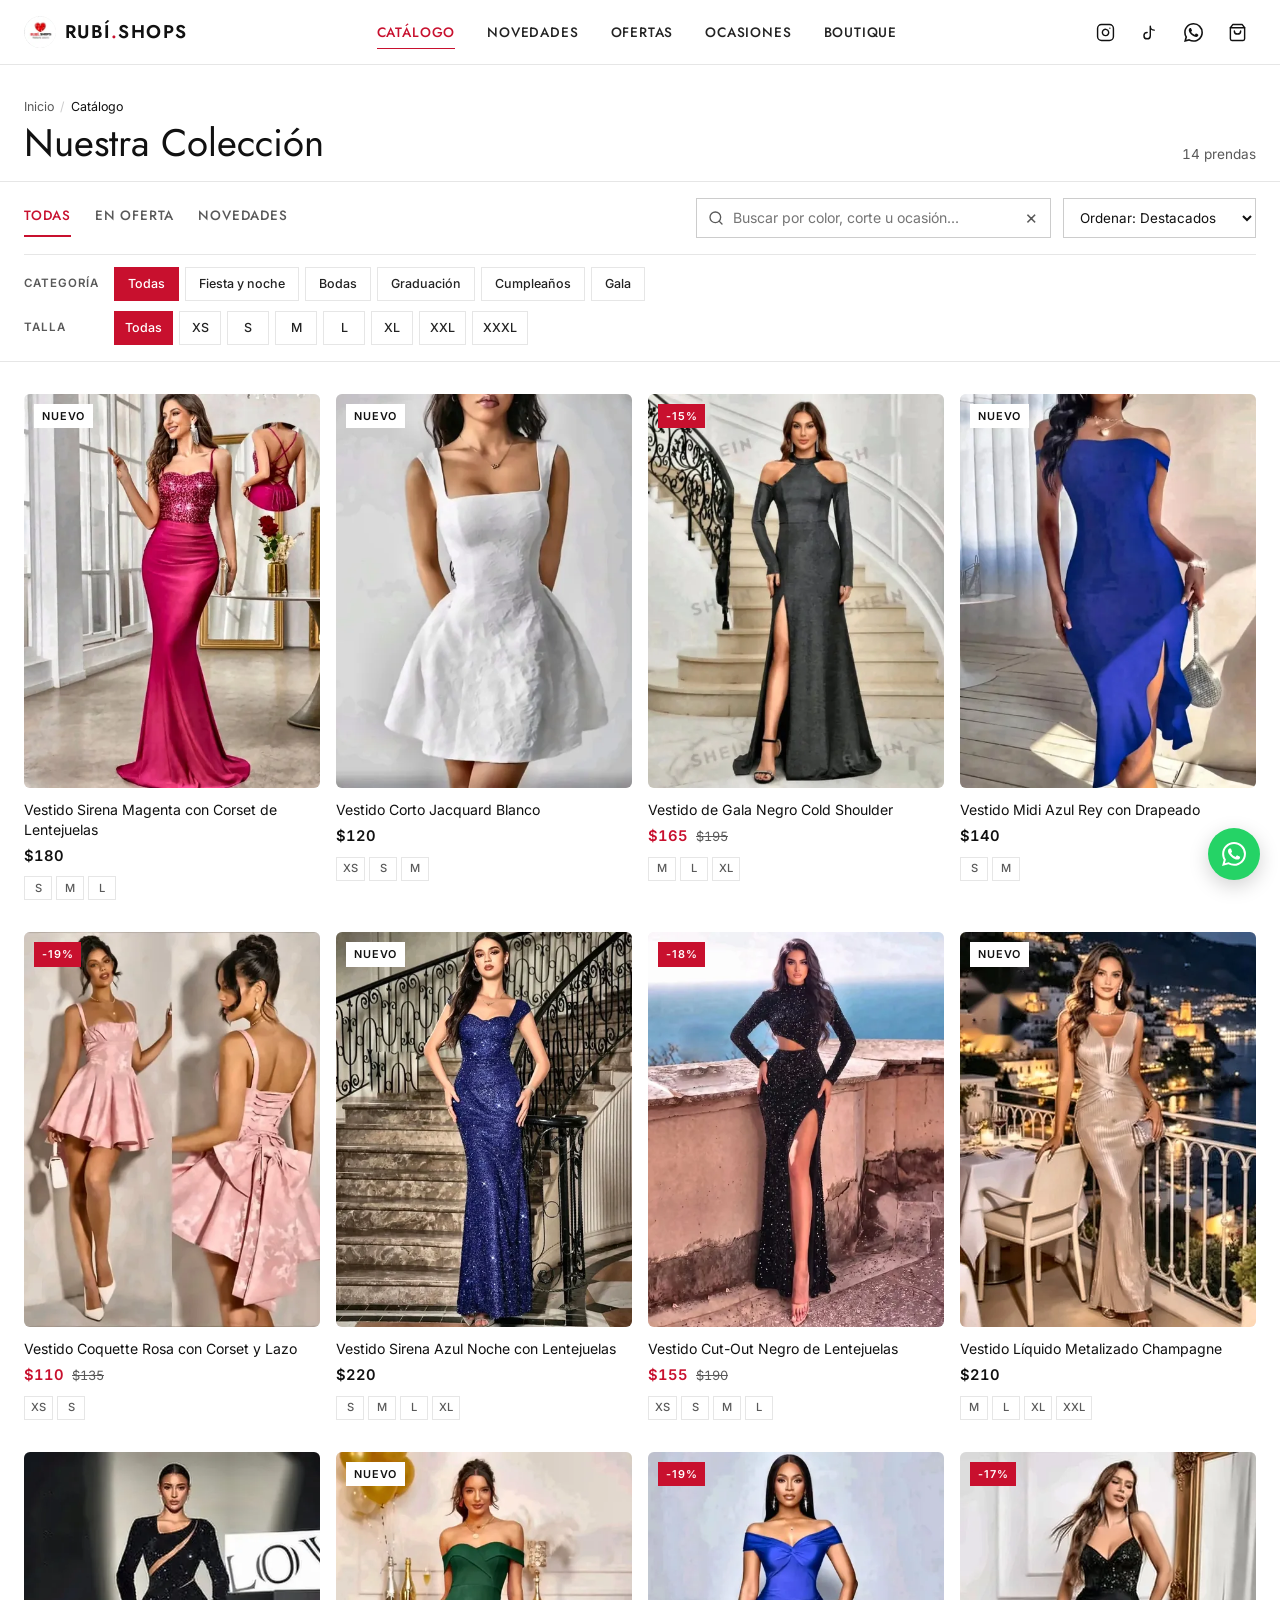
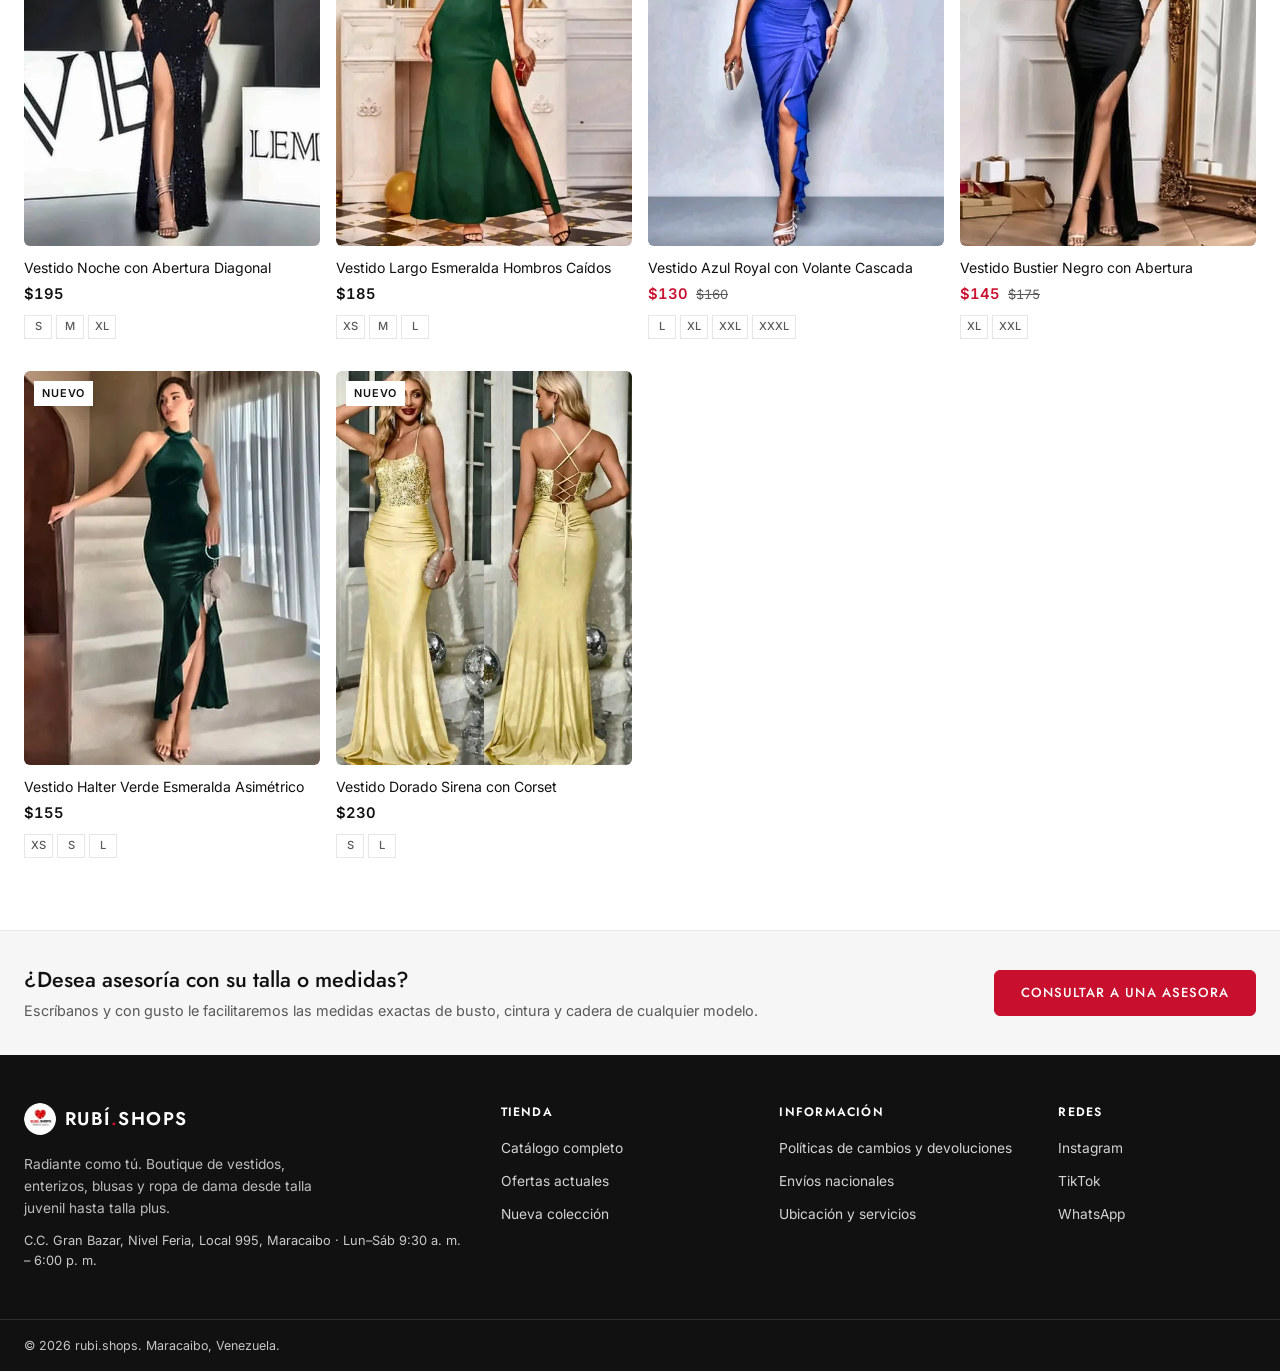
==== commit 330d3a19: "Add files via upload" ====
--- a/catalogo.html
+++ b/catalogo.html
@@ -61,13 +61,13 @@
             </ul>
 
             <div class="nav-right">
-                <a href="https://www.instagram.com/rubi.shops/" class="nav-icon-link" aria-label="Instagram de rubi.shops" title="Instagram" target="_blank" rel="noopener noreferrer">
+                <a href="https://www.instagram.com/rubi.shops/" class="nav-icon-link nav-social-icon" aria-label="Instagram de rubi.shops" title="Instagram" target="_blank" rel="noopener noreferrer">
                     <svg width="19" height="19" viewBox="0 0 24 24" fill="none" stroke="currentColor" stroke-width="1.8" stroke-linecap="round" stroke-linejoin="round" aria-hidden="true"><rect x="2" y="2" width="20" height="20" rx="5" ry="5"/><path d="M16 11.37A4 4 0 1 1 12.63 8 4 4 0 0 1 16 11.37z"/><line x1="17.5" y1="6.5" x2="17.51" y2="6.5"/></svg>
                 </a>
-                <a href="https://www.tiktok.com/@rubi.shops" class="nav-icon-link" aria-label="TikTok de rubi.shops" title="TikTok" target="_blank" rel="noopener noreferrer">
+                <a href="https://www.tiktok.com/@rubi.shops" class="nav-icon-link nav-social-icon" aria-label="TikTok de rubi.shops" title="TikTok" target="_blank" rel="noopener noreferrer">
                     <svg width="19" height="19" viewBox="0 0 24 24" fill="none" stroke="currentColor" stroke-width="1.8" stroke-linecap="round" stroke-linejoin="round" aria-hidden="true"><path d="M9 12a4 4 0 1 0 4 4V4a5 5 0 0 0 5 5"/></svg>
                 </a>
-                <a href="https://wa.me/584246295209?text=Hola%20rubi.shops,%20deseo%20recibir%20asesoría%20sobre%20su%20colección" class="nav-icon-link nav-icon-wa" aria-label="WhatsApp de rubi.shops" title="Escribir por WhatsApp" target="_blank" rel="noopener noreferrer">
+                <a href="https://wa.me/584246295209?text=Hola%20rubi.shops,%20deseo%20recibir%20asesoría%20sobre%20su%20colección" class="nav-icon-link nav-icon-wa nav-social-icon" aria-label="WhatsApp de rubi.shops" title="Escribir por WhatsApp" target="_blank" rel="noopener noreferrer">
                     <svg width="19" height="19" viewBox="0 0 24 24" fill="currentColor" aria-hidden="true"><path d="M17.472 14.382c-.297-.149-1.758-.867-2.03-.967-.273-.099-.471-.148-.67.15-.197.297-.767.966-.94 1.164-.173.199-.347.223-.644.075-.297-.15-1.255-.463-2.39-1.475-.883-.788-1.48-1.761-1.653-2.059-.173-.297-.018-.458.13-.606.134-.133.298-.347.446-.52.149-.174.198-.298.298-.497.099-.198.05-.371-.025-.52-.075-.149-.669-1.612-.916-2.207-.242-.579-.487-.5-.669-.51-.173-.008-.371-.01-.57-.01-.198 0-.52.074-.792.372-.272.297-1.04 1.016-1.04 2.479 0 1.462 1.065 2.875 1.213 3.074.149.198 2.096 3.2 5.077 4.487.709.306 1.262.489 1.694.625.712.227 1.36.195 1.871.118.571-.085 1.758-.719 2.006-1.413.248-.694.248-1.289.173-1.413-.074-.124-.272-.198-.57-.347m-5.421 7.403h-.004a9.87 9.87 0 01-5.031-1.378l-.361-.214-3.741.982.998-3.648-.235-.374a9.86 9.86 0 01-1.51-5.26c.001-5.45 4.436-9.884 9.888-9.884 2.64 0 5.122 1.03 6.988 2.898a9.825 9.825 0 012.893 6.994c-.003 5.45-4.437 9.884-9.885 9.884m8.413-18.297A11.815 11.815 0 0012.05 0C5.495 0 .16 5.335.157 11.892c0 2.096.547 4.142 1.588 5.945L.057 24l6.305-1.654a11.882 11.882 0 005.683 1.448h.005c6.554 0 11.89-5.335 11.893-11.893a11.821 11.821 0 00-3.48-8.413z"/></svg>
                 </a>
                 <button type="button" id="btn-open-bag" class="nav-icon-link nav-bag-btn" aria-label="Abrir bolsa de pedido" title="Mi pedido">
@@ -223,7 +223,6 @@
                     <li><a href="catalogo.html">Catálogo completo</a></li>
                     <li><a href="catalogo.html?estado=sale">Ofertas actuales</a></li>
                     <li><a href="catalogo.html?estado=new">Nueva colección</a></li>
-                    <li><a href="catalogo.html?categoria=wedding">Bodas</a></li>
                 </ul>
             </div>
 
@@ -281,10 +280,7 @@
                         <svg width="18" height="18" viewBox="0 0 24 24" fill="currentColor" aria-hidden="true"><path d="M17.472 14.382c-.297-.149-1.758-.867-2.03-.967-.273-.099-.471-.148-.67.15-.197.297-.767.966-.94 1.164-.173.199-.347.223-.644.075-.297-.15-1.255-.463-2.39-1.475-.883-.788-1.48-1.761-1.653-2.059-.173-.297-.018-.458.13-.606.134-.133.298-.347.446-.52.149-.174.198-.298.298-.497.099-.198.05-.371-.025-.52-.075-.149-.669-1.612-.916-2.207-.242-.579-.487-.5-.669-.51-.173-.008-.371-.01-.57-.01-.198 0-.52.074-.792.372-.272.297-1.04 1.016-1.04 2.479 0 1.462 1.065 2.875 1.213 3.074.149.198 2.096 3.2 5.077 4.487.709.306 1.262.489 1.694.625.712.227 1.36.195 1.871.118.571-.085 1.758-.719 2.006-1.413.248-.694.248-1.289.173-1.413-.074-.124-.272-.198-.57-.347m-5.421 7.403h-.004a9.87 9.87 0 01-5.031-1.378l-.361-.214-3.741.982.998-3.648-.235-.374a9.86 9.86 0 01-1.51-5.26c.001-5.45 4.436-9.884 9.888-9.884 2.64 0 5.122 1.03 6.988 2.898a9.825 9.825 0 012.893 6.994c-.003 5.45-4.437 9.884-9.885 9.884m8.413-18.297A11.815 11.815 0 0012.05 0C5.495 0 .16 5.335.157 11.892c0 2.096.547 4.142 1.588 5.945L.057 24l6.305-1.654a11.882 11.882 0 005.683 1.448h.005c6.554 0 11.89-5.335 11.893-11.893a11.821 11.821 0 00-3.48-8.413z"/></svg>
                         <span id="modal-whatsapp-btn-text">Consultar por WhatsApp</span>
                     </a>
-                    <button type="button" id="modal-share-btn" class="modal-share-btn">
-                        Compartir enlace
-                    </button>
-                    <span id="modal-toast" class="modal-toast" hidden aria-live="polite">Enlace copiado</span>
+                    <span id="modal-toast" class="modal-toast" hidden aria-live="polite">Agregado a su pedido</span>
                 </div>
             </div>
         </div>
--- a/styles.css
+++ b/styles.css
@@ -14,8 +14,8 @@
     --color-border-dark: #CCCCCC;
     --color-ruby: #C8102E;          /* Rojo rubí vibrante — 5.7:1 sobre blanco */
     --color-ruby-dark: #9E0B23;
-    --color-whatsapp: #127A40;      /* 5.2:1 con blanco */
-    --color-whatsapp-dark: #0D6132;
+    --color-whatsapp: #25D366;
+    --color-whatsapp-dark: #1EBE5D;
 
     --font-display: 'Jost', system-ui, -apple-system, sans-serif;
     --font-body: 'Inter', system-ui, -apple-system, sans-serif;
@@ -1635,20 +1635,6 @@
     width: 100%;
 }
 
-.modal-share-btn {
-    height: 42px;
-    font-size: 0.8rem;
-    font-weight: 500;
-    color: var(--color-ink);
-    background: none;
-    border: 1px solid var(--color-border-dark);
-    cursor: pointer;
-}
-
-.modal-share-btn:hover {
-    border-color: var(--color-ink);
-}
-
 .modal-toast {
     font-size: 0.8rem;
     color: var(--color-ruby);
@@ -1925,6 +1911,10 @@
 
     .nav-toggle {
         display: inline-flex;
+    }
+
+    .nav-social-icon {
+        display: none;
     }
 
     .nav-links {
